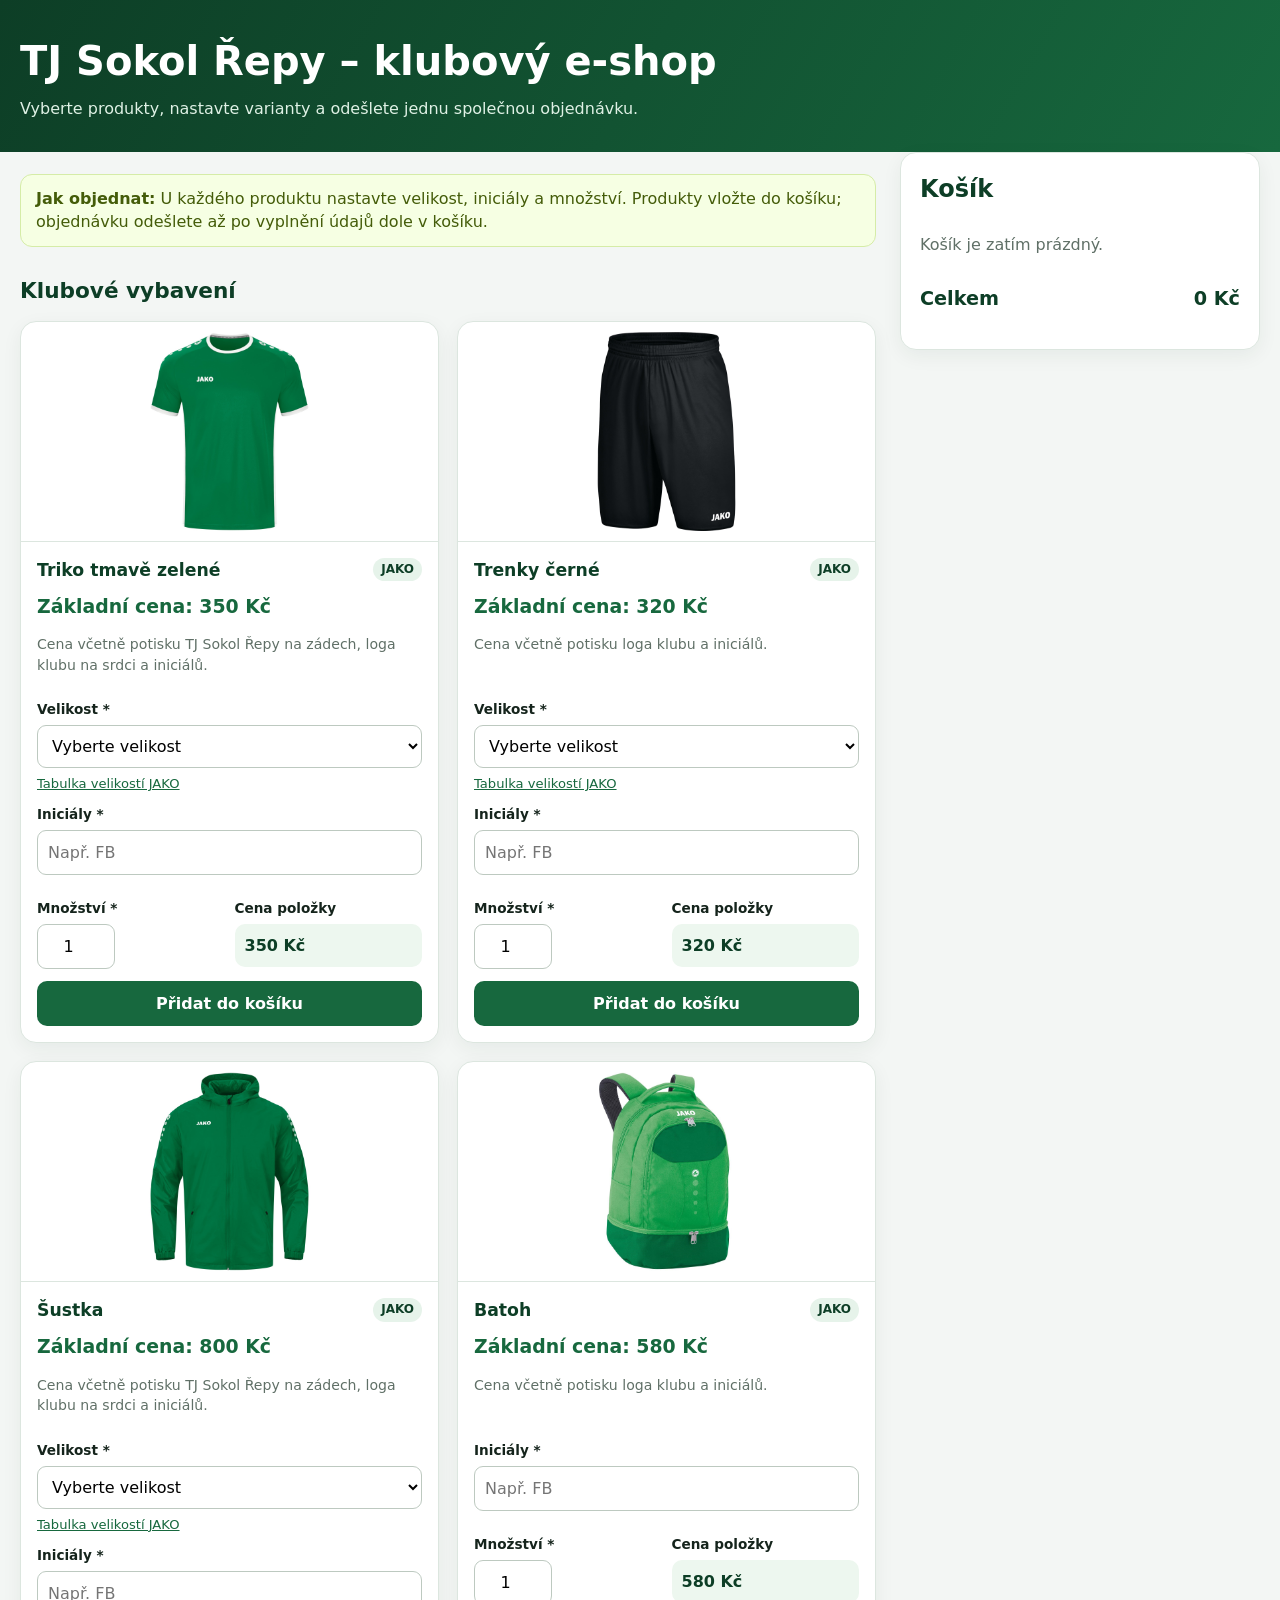
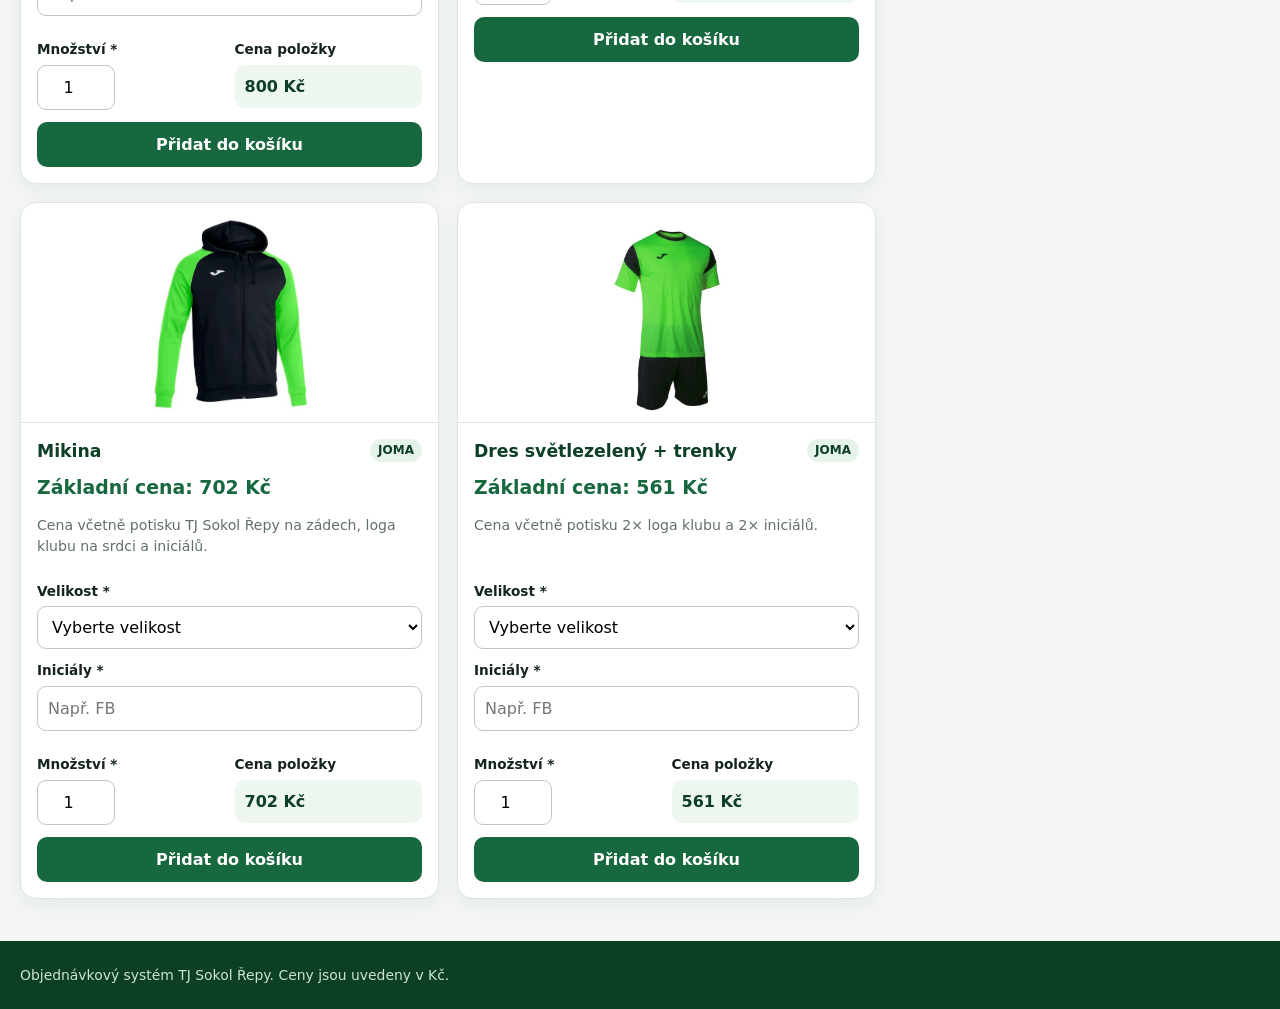
==== mp/index.html @ 84848fa7 "Přidán rozcestník SP a MP" ====
<!doctype html>
<html lang="cs">
<head>
  <meta charset="utf-8">
  <meta name="viewport" content="width=device-width, initial-scale=1">

  <title>TJ Sokol Řepy – klubový e-shop</title>

  <link rel="stylesheet" href="css/style.css">
</head>

<body>
  <header class="header">
    <div class="header-inner">
      <h1>TJ Sokol Řepy – klubový e-shop</h1>

      <p>
        Vyberte produkty, nastavte varianty a odešlete jednu společnou objednávku.
      </p>
    </div>
  </header>

  <main class="layout">
    <section>
      <div class="notice">
        <strong>Jak objednat:</strong>
        U každého produktu nastavte velikost, iniciály a množství.
        Produkty vložte do košíku; objednávku odešlete až po vyplnění údajů dole v košíku.
      </div>

      <h2 class="section-title">Klubové vybavení</h2>

      <div id="products" class="products"></div>
    </section>

    <aside class="cart-wrap">
      <div class="cart">
        <h2>Košík</h2>

        <div id="cart-items">
          <div class="cart-empty">
            Košík je zatím prázdný.
          </div>
        </div>

        <div class="cart-total">
          <span>Celkem</span>
          <span id="cart-total">0 Kč</span>
        </div>

        <form id="checkout" class="customer hidden">
          <h3>Údaje k objednávce</h3>

          <div class="field">
            <label for="playerName">Celé jméno hráče *</label>
            <input id="playerName" name="playerName" required>
          </div>

          <div class="field">
            <label for="guardianName">Jméno zákonného zástupce *</label>
            <input id="guardianName" name="guardianName" required>
          </div>

          <div class="field">
            <label for="email">E-mail pro potvrzení *</label>
            <input id="email" name="email" type="email" required>
          </div>

          <div class="field">
            <label for="phone">Telefon *</label>
            <input id="phone" name="phone" type="tel" required>
          </div>

          <div class="field">
            <label for="note">Poznámka</label>
            <textarea id="note" name="note" rows="3"></textarea>
          </div>

          <button type="submit">
            Závazně odeslat objednávku
          </button>
        </form>
      </div>
    </aside>
  </main>

  <footer class="footer">
    <div class="footer-inner">
      <p>
        Objednávkový systém TJ Sokol Řepy. Ceny jsou uvedeny v Kč.
      </p>
    </div>
  </footer>

  <!-- Modální okno: rodič jej musí vědomě zavřít tlačítkem. -->
  <dialog
    id="order-dialog"
    class="order-dialog"
    aria-labelledby="order-dialog-title"
    aria-describedby="order-dialog-content"
    closedby="none"
  >
    <div class="dialog-content">
      <h2 id="order-dialog-title">Informace o objednávce</h2>

      <div id="order-dialog-content"></div>

      <button
        id="order-dialog-close"
        type="button"
        class="dialog-close-button"
      >
        Rozumím
      </button>
    </div>
  </dialog>

  <script src="./js/products.js"></script>
  <script src="./js/shop.js"></script>
</body>
</html>
---- mp/css/style.css ----
:root {
  --green: #17683e;
  --dark: #0d3e26;
  --bg: #f3f6f4;
  --ink: #15241c;
  --muted: #607067;
  --line: #dce6df;
  --danger: #b42318;
}

* {
  box-sizing: border-box;
}

body {
  margin: 0;
  background: var(--bg);
  color: var(--ink);
  font-family: Inter, system-ui, -apple-system, "Segoe UI", Roboto, Arial, sans-serif;
  line-height: 1.45;
}

.header {
  padding: 32px 20px;
  color: white;
  background: linear-gradient(120deg, var(--dark), var(--green));
}

.header-inner,
.layout,
.footer-inner {
  max-width: 1280px;
  margin: auto;
}

.header h1 {
  margin: 0;
  font-size: clamp(1.7rem, 4vw, 2.5rem);
}

.header p {
  margin: 7px 0 0;
  color: #dff1e5;
}

.layout {
  display: grid;
  grid-template-columns: minmax(0, 1fr) 360px;
  gap: 24px;
  padding: 0 20px 42px;
}

.notice {
  margin: 22px 0;
  padding: 12px 15px;
  border: 1px solid #d5eca7;
  border-radius: 12px;
  background: #f6ffe3;
  color: #445c09;
}

.section-title {
  margin: 28px 0 15px;
  color: var(--dark);
  font-size: 1.35rem;
}

.products {
  display: grid;
  grid-template-columns: repeat(auto-fill, minmax(280px, 1fr));
  gap: 18px;
}

.product-card,
.cart {
  border: 1px solid var(--line);
  border-radius: 16px;
  background: white;
  box-shadow: 0 6px 20px rgba(15, 50, 30, 0.06);
}

.product-card {
  overflow: hidden;
}

.product-image {
  display: block;
  width: 100%;
  height: 220px;
  padding: 10px;
  object-fit: contain;
  border-bottom: 1px solid var(--line);
}

.product-body {
  padding: 16px;
}

.product-head {
  display: flex;
  gap: 12px;
  justify-content: space-between;
  align-items: flex-start;
}

.product-title {
  margin: 0;
  color: var(--dark);
  font-size: 1.08rem;
}

.brand {
  padding: 3px 8px;
  border-radius: 20px;
  background: #e6f3ea;
  color: var(--dark);
  font-size: 0.75rem;
  font-weight: 700;
}

.base-price {
  margin: 10px 0;
  color: var(--green);
  font-size: 1.18rem;
  font-weight: 800;
}

.description {
  min-height: 52px;
  color: var(--muted);
  font-size: 0.88rem;
}

.field {
  margin: 12px 0;
}

.field label {
  display: block;
  margin-bottom: 5px;
  font-size: 0.85rem;
  font-weight: 700;
}

.field input,
.field select,
.field textarea {
  width: 100%;
  padding: 10px;
  border: 1px solid #bdc9c0;
  border-radius: 9px;
  background: white;
  font: inherit;
}

.field input:focus,
.field select:focus,
.field textarea:focus {
  outline: 3px solid #d9eddf;
  border-color: var(--green);
}

.size-guide {
  display: block;
  margin-top: 6px;
}

.size-guide a {
  color: var(--green);
  font-size: 0.82rem;
}

.two-col {
  display: grid;
  grid-template-columns: 1fr 1fr;
  gap: 10px;
}

.quantity input {
  width: 78px;
  text-align: center;
}

.price-preview {
  padding: 10px;
  border-radius: 10px;
  background: #edf7ef;
  color: var(--dark);
  font-weight: 800;
}

button {
  width: 100%;
  padding: 11px 14px;
  border: 0;
  border-radius: 10px;
  background: var(--green);
  color: white;
  cursor: pointer;
  font: inherit;
  font-weight: 750;
}

button:hover:not(:disabled) {
  background: var(--dark);
}

button:disabled {
  cursor: wait;
  opacity: 0.7;
}

.cart-wrap {
  position: sticky;
  top: 16px;
  align-self: start;
  max-height: calc(100vh - 32px);
}

.cart {
  max-height: calc(100vh - 32px);
  padding: 19px;
  overflow-y: auto;
}

.cart h2 {
  margin: 0 0 14px;
  color: var(--dark);
}

.cart-empty {
  padding: 12px 0;
  color: var(--muted);
}

.cart-item {
  padding: 13px 0;
  border-bottom: 1px solid var(--line);
}

.cart-name {
  font-weight: 800;
}

.cart-meta {
  margin: 5px 0;
  color: var(--muted);
  font-size: 0.84rem;
}

.remove-item {
  width: auto;
  margin-top: 8px;
  padding: 7px 10px;
  background: #eef3ef;
  color: var(--dark);
  font-size: 0.82rem;
}

.remove-item:hover {
  background: #dce8df;
}

.cart-total {
  display: flex;
  justify-content: space-between;
  margin: 17px 0;
  color: var(--dark);
  font-size: 1.2rem;
  font-weight: 850;
}

.customer {
  margin-top: 18px;
  padding-top: 14px;
  border-top: 1px solid var(--line);
}

.customer h3 {
  margin: 0 0 10px;
  color: var(--dark);
}

.customer button[type="submit"] {
  display: block;
  min-height: 52px;
  margin: 14px 0 12px;
  white-space: normal;
  line-height: 1.25;
}

.status {
  display: block;
  margin: 14px 0 4px;
  padding: 14px;
  border-radius: 10px;
  line-height: 1.5;
}

.status.hidden {
  display: none;
}

.status.sending {
  border: 1px solid #ead792;
  background: #fff8dc;
  color: #715900;
}

.status.ok {
  border: 1px solid #b9dfc0;
  background: #eaf8ed;
  color: #17683e;
}

.status.error {
  border: 1px solid #f5c2bd;
  background: #fff0ef;
  color: #8f1c13;
}

.hidden {
  display: none !important;
}

.footer {
  padding: 24px 20px;
  background: var(--dark);
  color: #cbe5d3;
}

.footer p {
  margin: 0;
  font-size: 0.87rem;
}

@media (max-width: 900px) {
  .layout {
    grid-template-columns: 1fr;
  }

  .cart-wrap {
    position: static;
    max-height: none;
  }

  .cart {
    max-height: none;
    overflow: visible;
  }
}

@media (max-width: 500px) {
  .layout {
    padding: 0 12px 30px;
  }

  .header {
    padding: 24px 14px;
  }

  .products {
    grid-template-columns: 1fr;
  }

  .two-col {
    grid-template-columns: 1fr;
  }
}

/* Modální okno s potvrzením objednávky */
.order-dialog {
  width: min(92vw, 520px);
  padding: 0;
  border: 0;
  border-radius: 16px;
  color: var(--ink);
  background: white;
  box-shadow: 0 24px 70px rgba(0, 0, 0, 0.35);
}

.order-dialog::backdrop {
  background: rgba(0, 0, 0, 0.58);
  backdrop-filter: blur(2px);
}

.dialog-content {
  padding: 26px;
}

.dialog-content h2 {
  margin: 0 0 15px;
  color: var(--dark);
  font-size: 1.45rem;
}

.dialog-content p {
  margin: 10px 0;
}

.dialog-close-button {
  display: block;
  width: 100%;
  min-height: 48px;
  margin-top: 22px;
  background: var(--green);
  color: white;
}
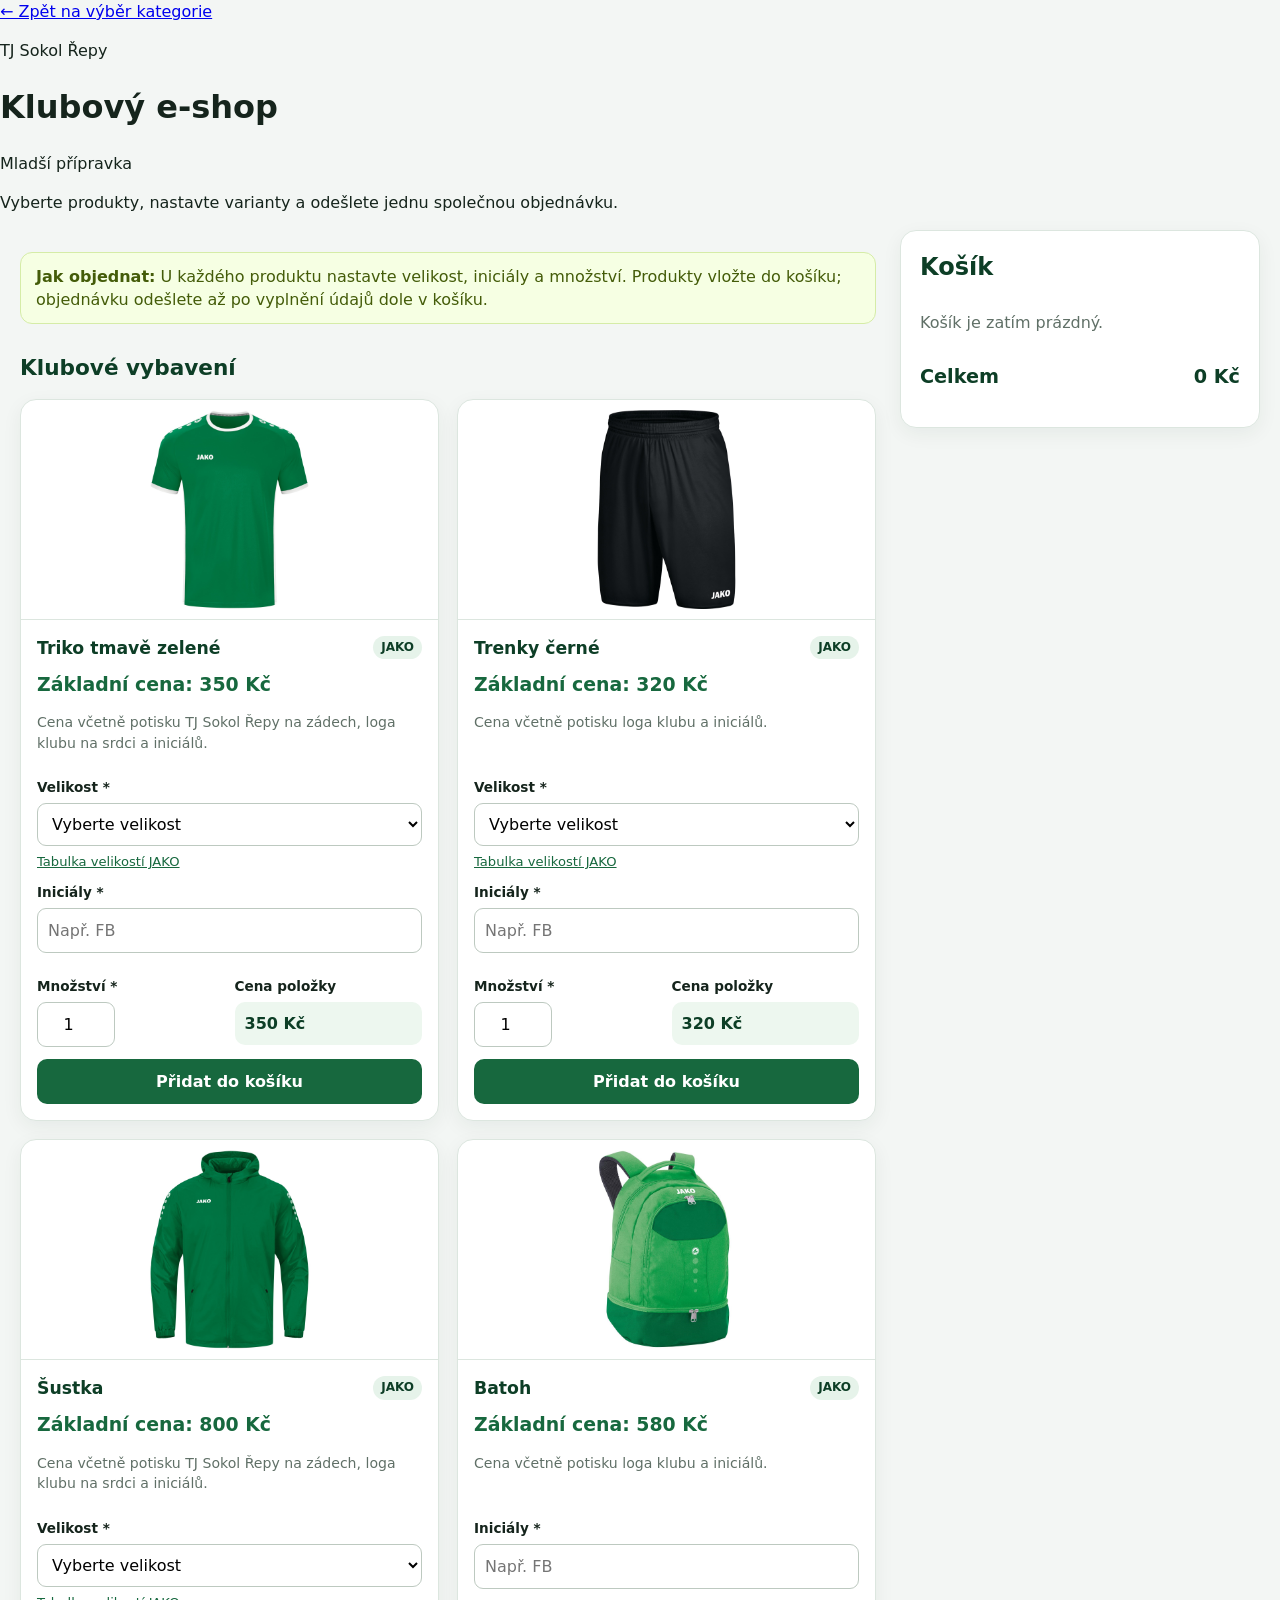
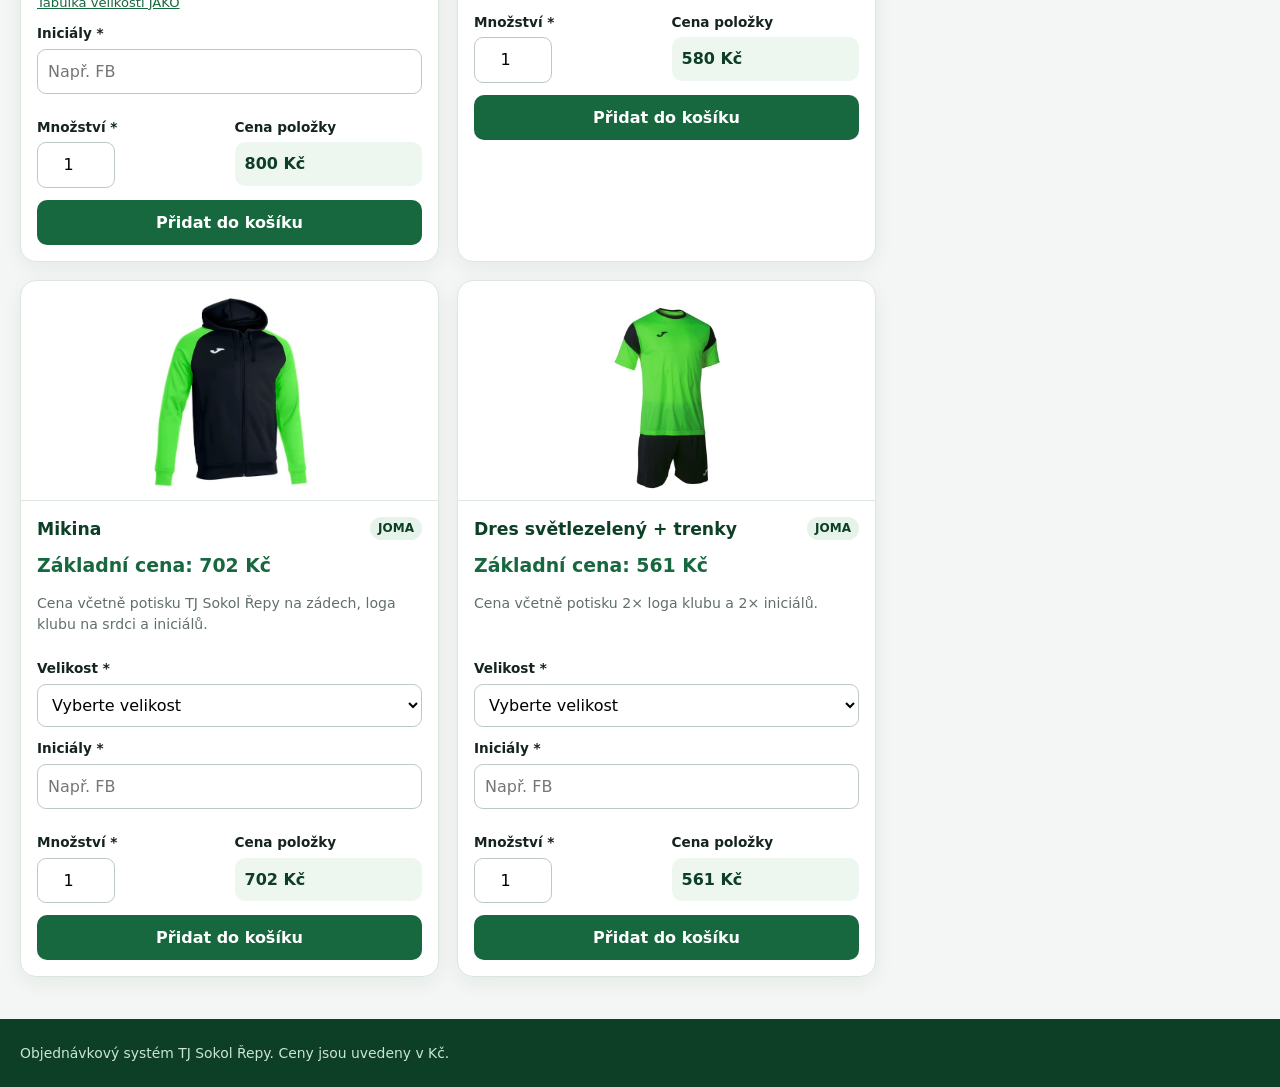
==== commit 9061de57: "Update title and restructure header in index.html" ====
--- a/mp/index.html
+++ b/mp/index.html
@@ -4,21 +4,31 @@
   <meta charset="utf-8">
   <meta name="viewport" content="width=device-width, initial-scale=1">
 
-  <title>TJ Sokol Řepy – klubový e-shop</title>
+  <title>TJ Sokol Řepy MP – klubový e-shop</title>
 
   <link rel="stylesheet" href="css/style.css">
 </head>
 
 <body>
-  <header class="header">
-    <div class="header-inner">
-      <h1>TJ Sokol Řepy – klubový e-shop</h1>
+<header class="hero">
+  <div class="shop-navigation">
+    <a href="../" class="back-link">
+      ← Zpět na výběr kategorie
+    </a>
+  </div>
 
-      <p>
-        Vyberte produkty, nastavte varianty a odešlete jednu společnou objednávku.
-      </p>
-    </div>
-  </header>
+  <div class="hero-content">
+    <p class="club-label">TJ Sokol Řepy</p>
+
+    <h1>Klubový e-shop</h1>
+
+    <p class="team-label">Mladší přípravka</p>
+
+    <p class="hero-text">
+      Vyberte produkty, nastavte varianty a odešlete jednu společnou objednávku.
+    </p>
+  </div>
+</header>
 
   <main class="layout">
     <section>
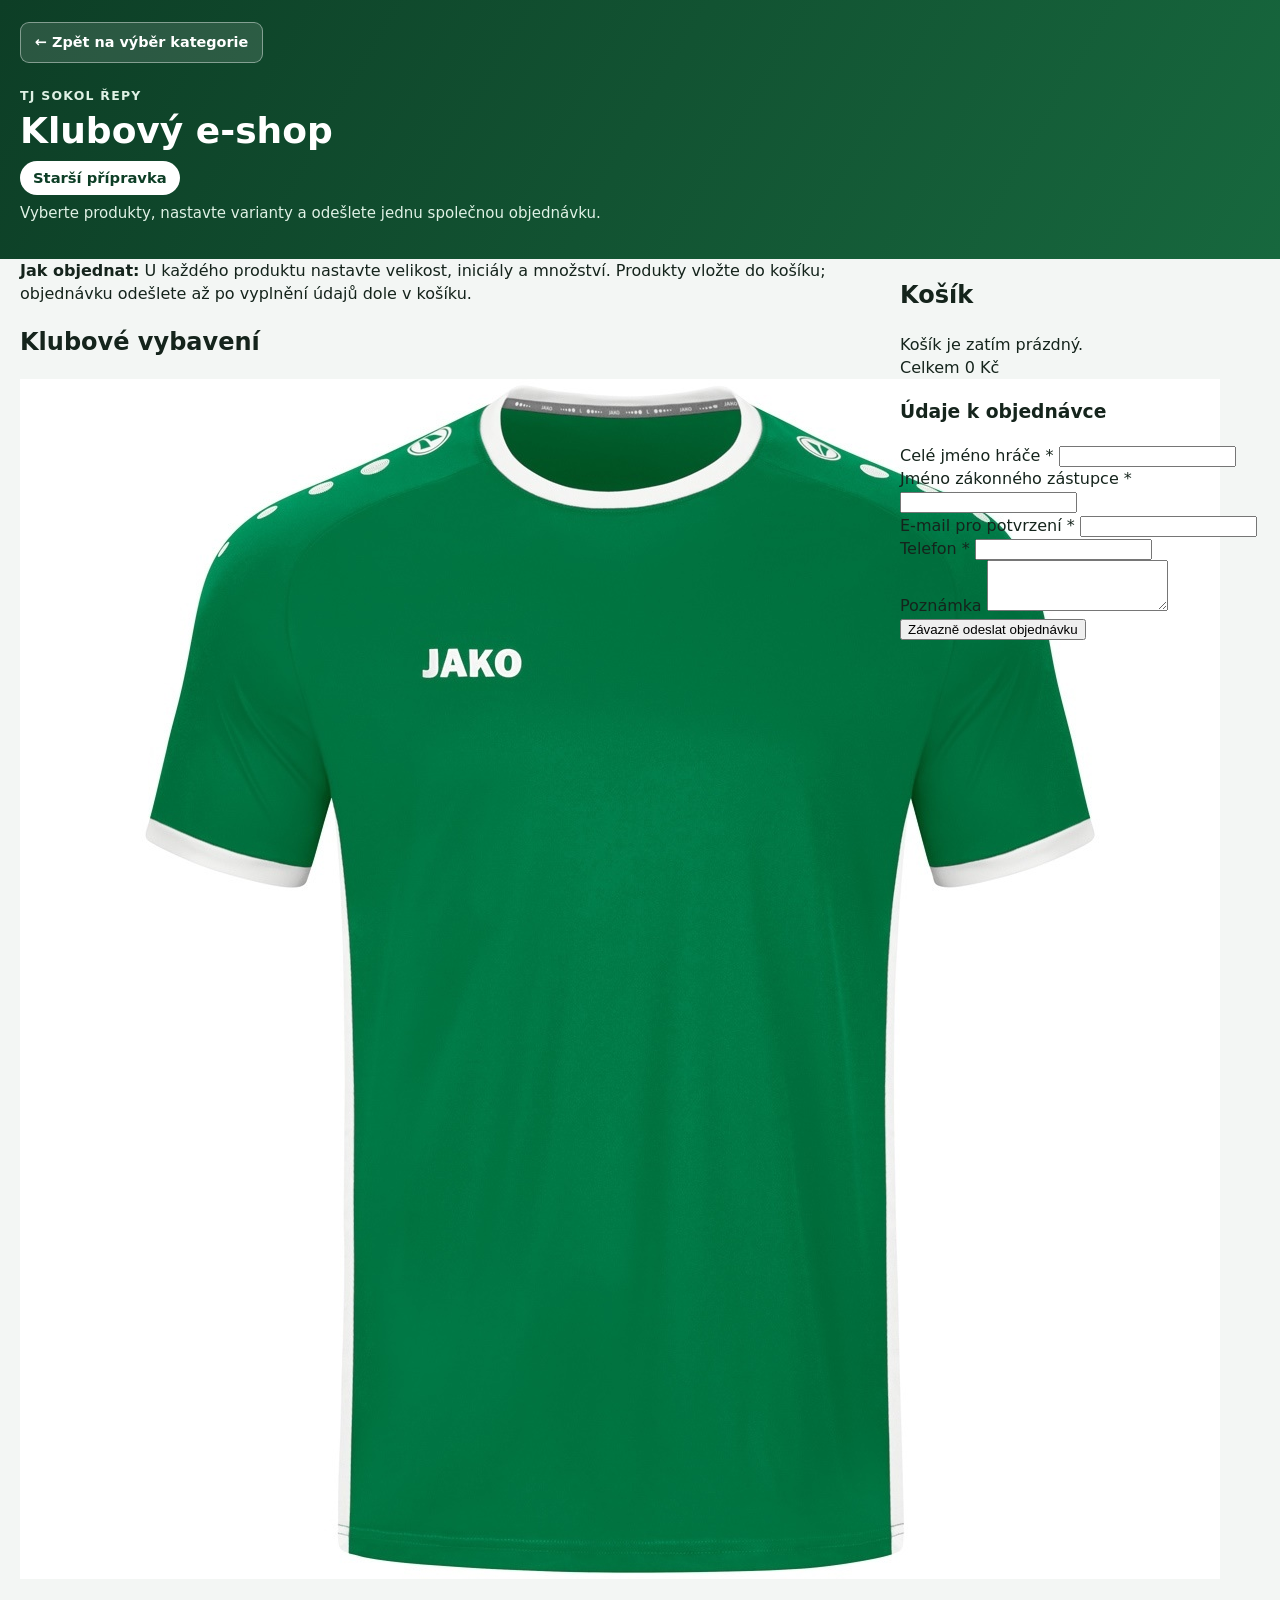
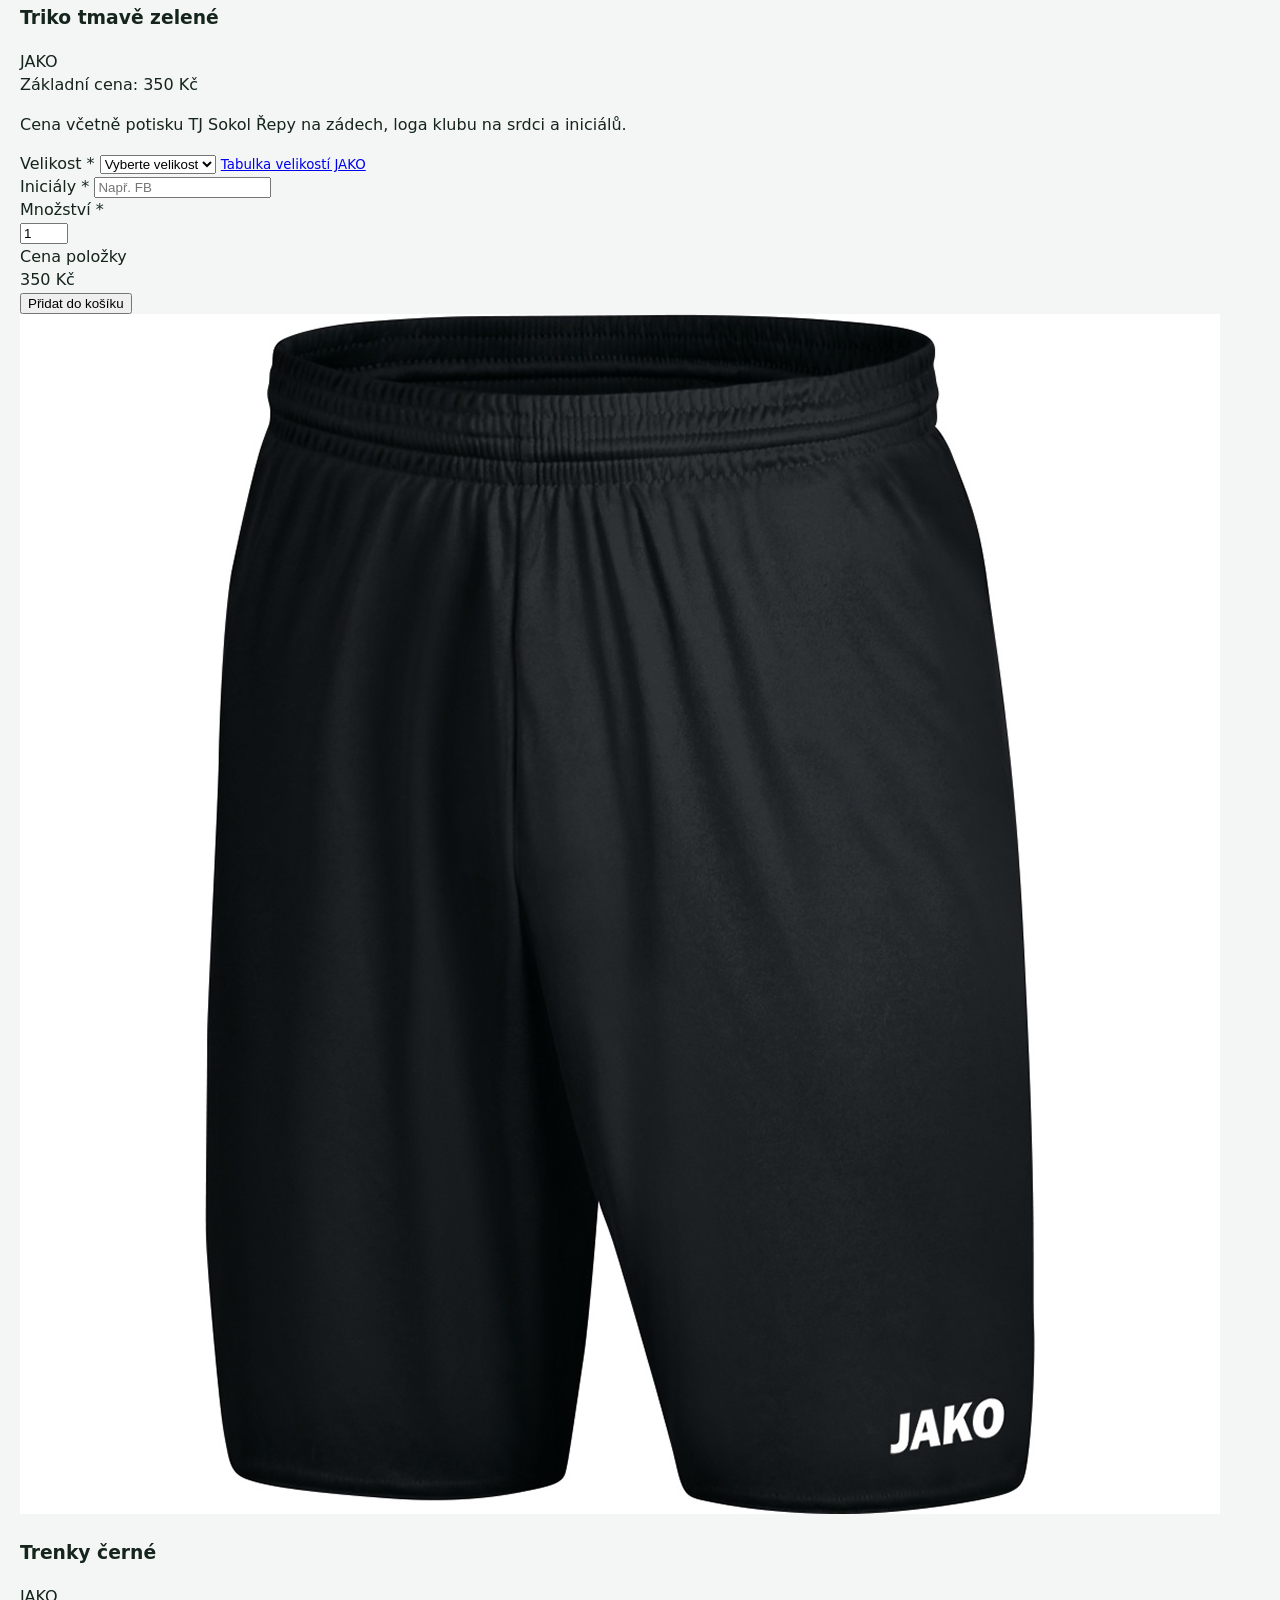
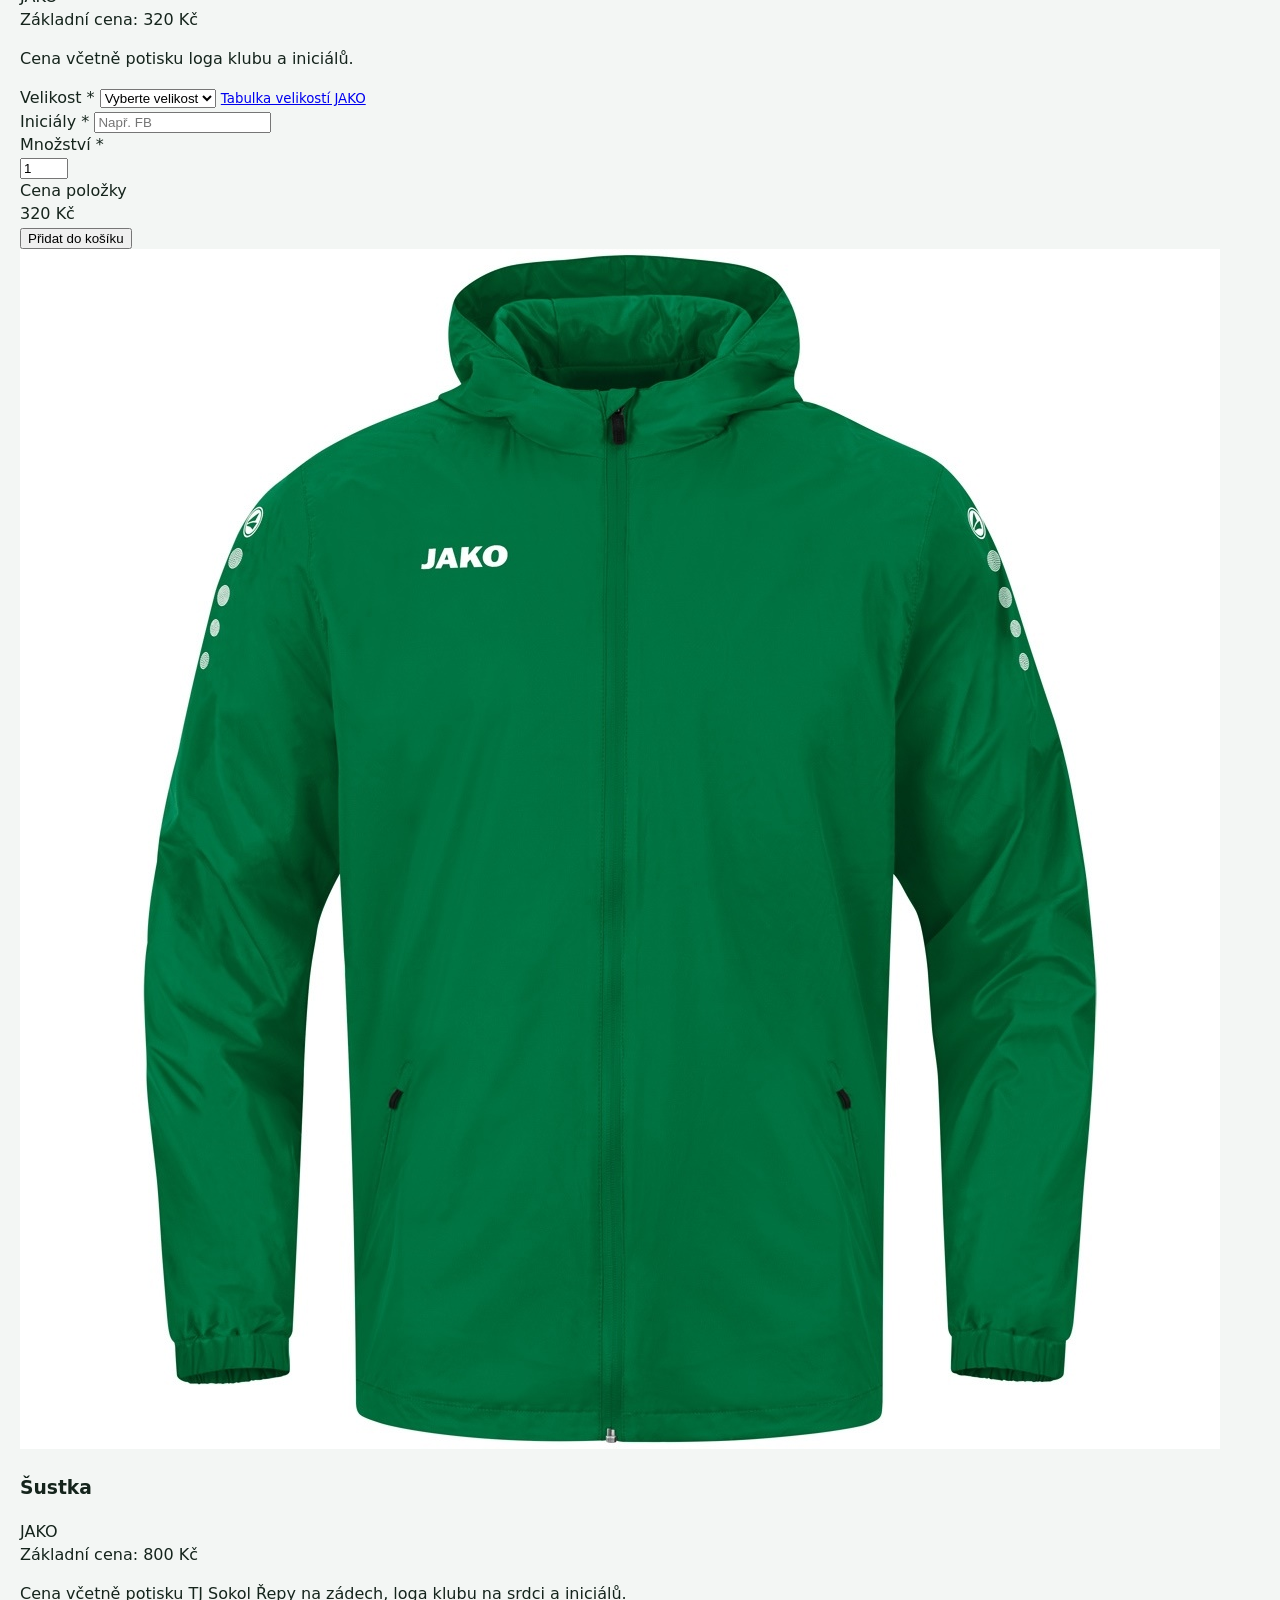
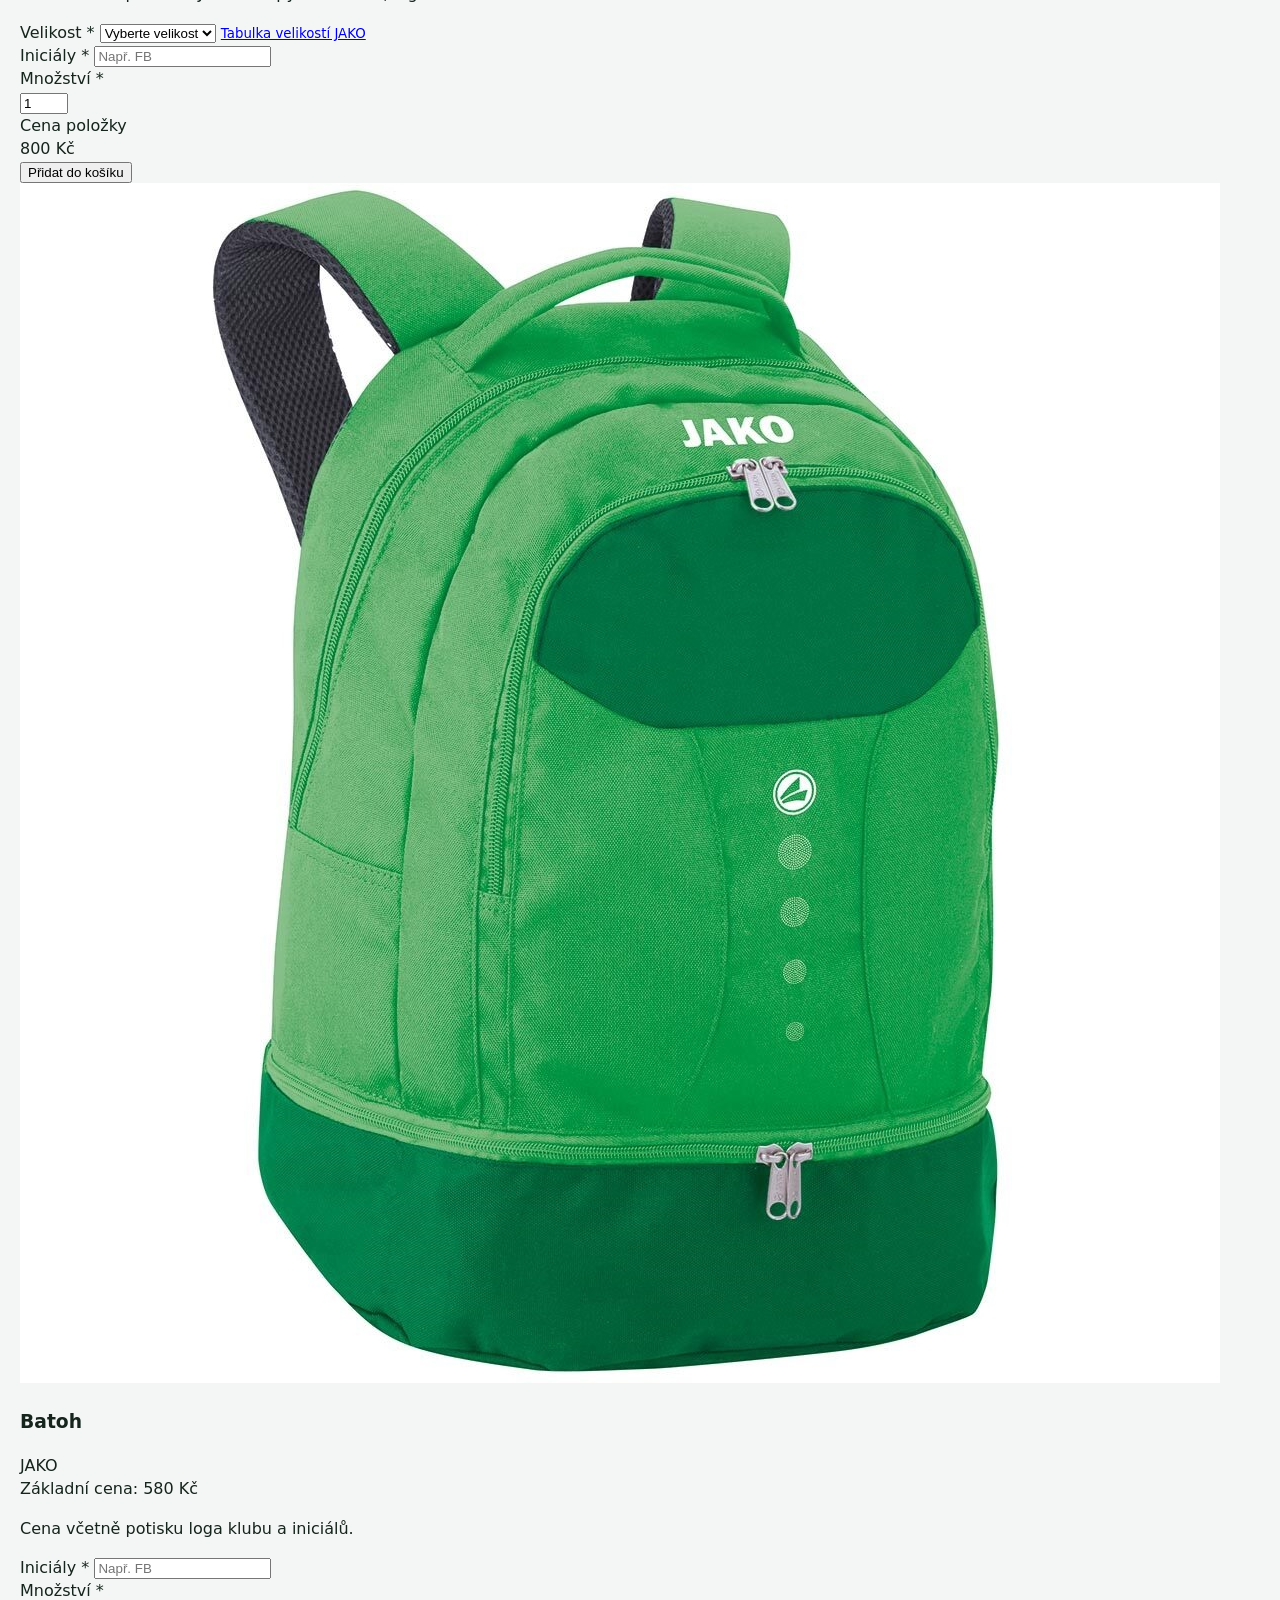
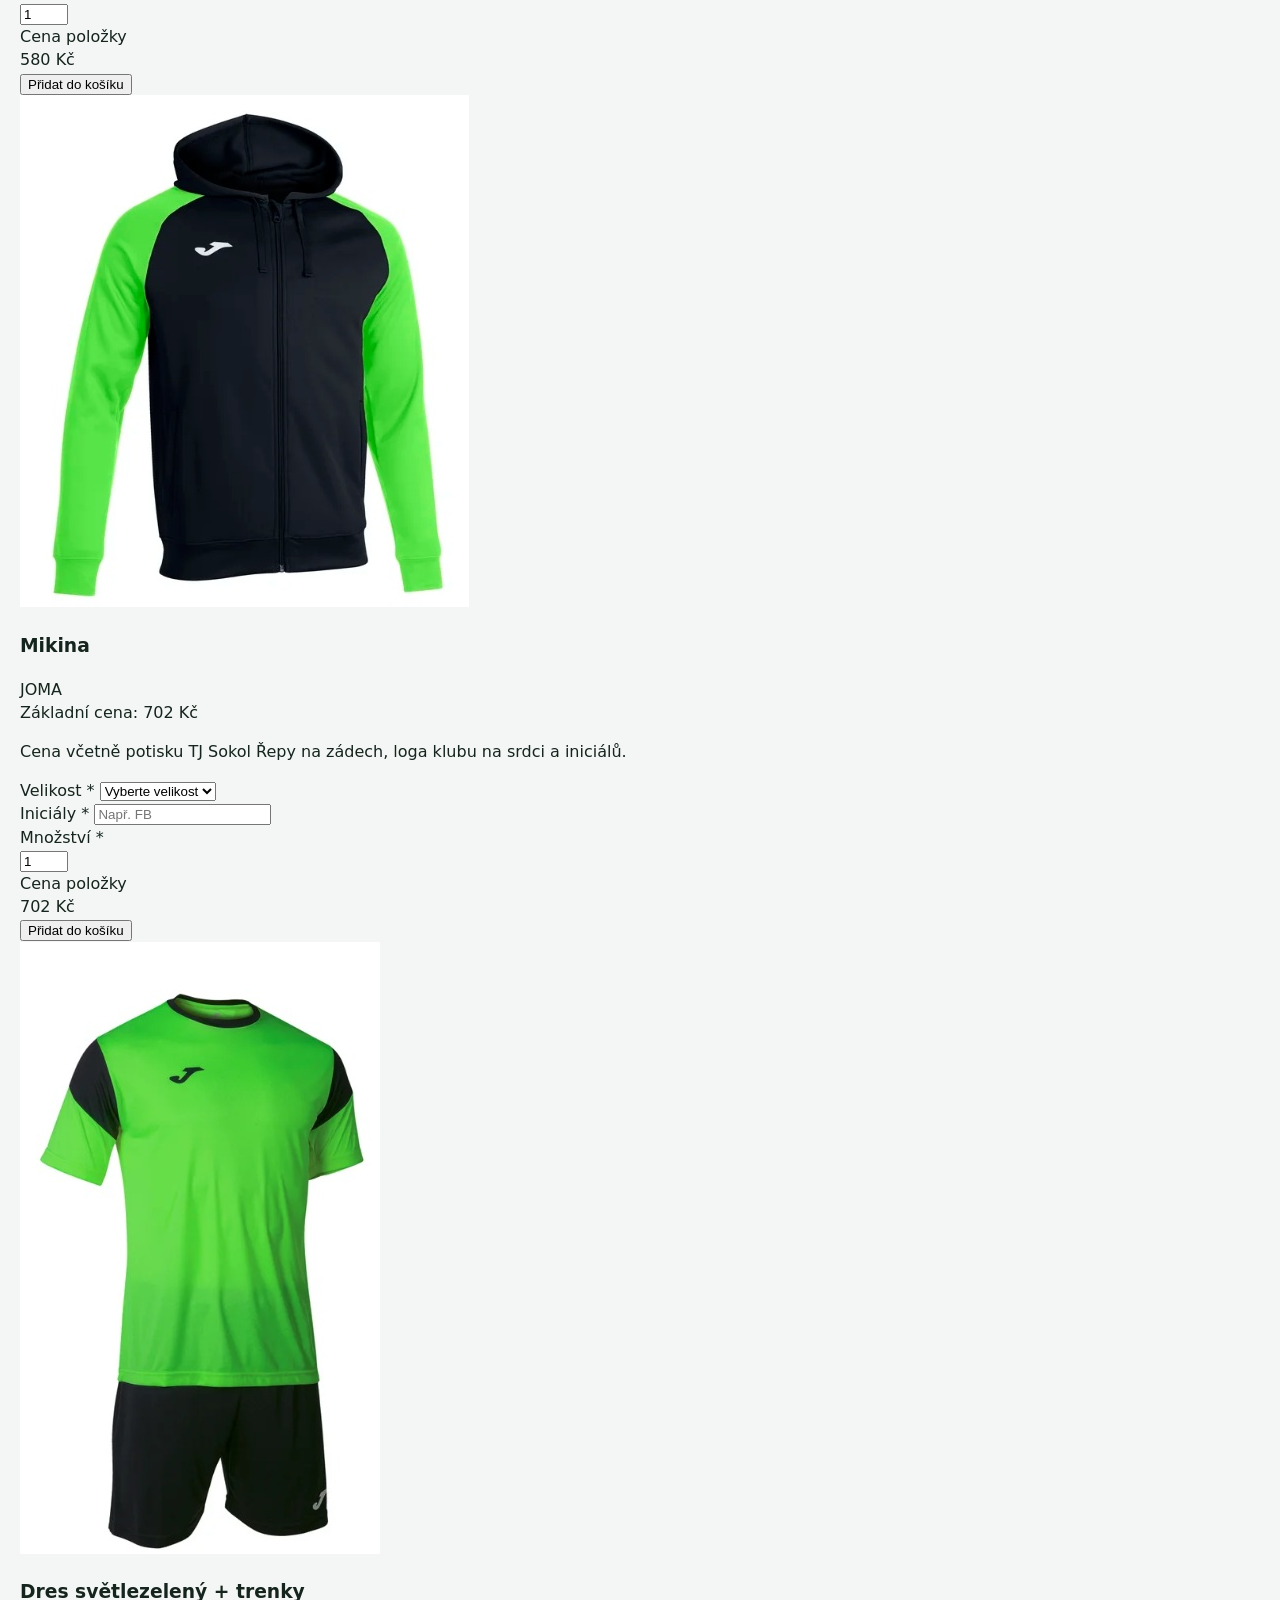
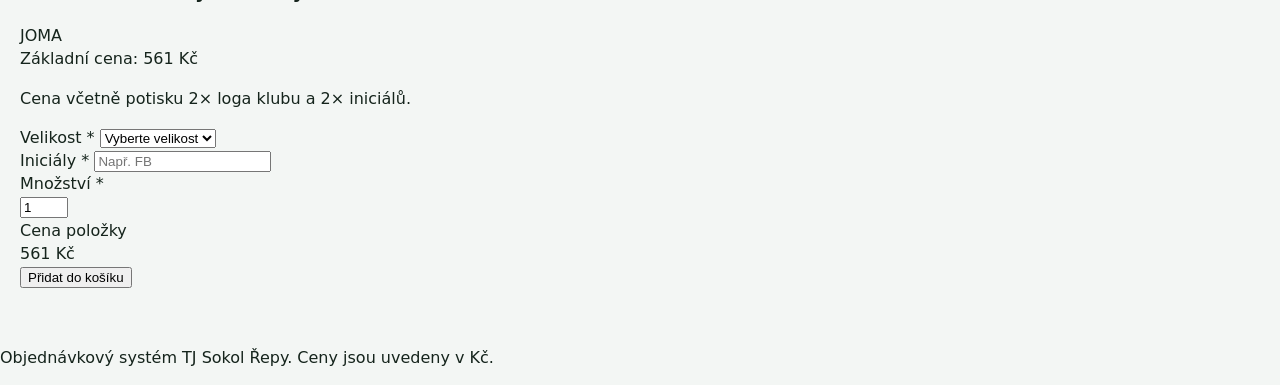
==== commit deee1193: "Change header class and update team label" ====
--- a/mp/index.html
+++ b/mp/index.html
@@ -10,26 +10,26 @@
 </head>
 
 <body>
-<header class="hero">
+<header class="header">
   <div class="shop-navigation">
     <a href="../" class="back-link">
       ← Zpět na výběr kategorie
     </a>
   </div>
 
-  <div class="hero-content">
+  <div class="header-inner">
     <p class="club-label">TJ Sokol Řepy</p>
 
     <h1>Klubový e-shop</h1>
 
-    <p class="team-label">Mladší přípravka</p>
+    <p class="team-label">Starší přípravka</p>
 
     <p class="hero-text">
       Vyberte produkty, nastavte varianty a odešlete jednu společnou objednávku.
     </p>
   </div>
 </header>
-
+  
   <main class="layout">
     <section>
       <div class="notice">
--- a/mp/css/style.css
+++ b/mp/css/style.css
@@ -20,28 +20,93 @@
   line-height: 1.45;
 }
 
+/* Hlavička e-shopu */
+
 .header {
-  padding: 32px 20px;
-  color: white;
+  padding: 22px 20px 34px;
+  color: #ffffff;
   background: linear-gradient(120deg, var(--dark), var(--green));
 }
 
 .header-inner,
 .layout,
-.footer-inner {
+.footer-inner,
+.shop-navigation {
   max-width: 1280px;
-  margin: auto;
+  margin-right: auto;
+  margin-left: auto;
+}
+
+.shop-navigation {
+  margin-bottom: 24px;
+}
+
+.back-link {
+  display: inline-flex;
+  align-items: center;
+  min-height: 40px;
+  padding: 9px 14px;
+  border: 1px solid rgba(255, 255, 255, 0.42);
+  border-radius: 9px;
+  color: #ffffff;
+  background: rgba(255, 255, 255, 0.12);
+  font-size: 0.9rem;
+  font-weight: 700;
+  text-decoration: none;
+  transition:
+    background 0.18s ease,
+    border-color 0.18s ease,
+    transform 0.18s ease;
+}
+
+.back-link:hover {
+  border-color: rgba(255, 255, 255, 0.72);
+  background: rgba(255, 255, 255, 0.22);
+  transform: translateY(-1px);
+}
+
+.back-link:focus-visible {
+  outline: 3px solid #ffffff;
+  outline-offset: 3px;
+}
+
+.club-label {
+  margin: 0 0 5px;
+  color: #dff1e5;
+  font-size: 0.78rem;
+  font-weight: 800;
+  letter-spacing: 0.1em;
+  text-transform: uppercase;
 }
 
 .header h1 {
   margin: 0;
-  font-size: clamp(1.7rem, 4vw, 2.5rem);
+  color: #ffffff;
+  font-size: clamp(1.55rem, 3.5vw, 2.25rem);
+  line-height: 1.15;
 }
 
-.header p {
-  margin: 7px 0 0;
+.team-label {
+  display: inline-flex;
+  margin: 10px 0 8px;
+  padding: 5px 12px;
+  border: 1px solid rgba(255, 255, 255, 0.52);
+  border-radius: 999px;
+  color: var(--dark);
+  background: #ffffff;
+  font-size: 0.92rem;
+  font-weight: 800;
+}
+
+.header .hero-text {
+  max-width: 620px;
+  margin: 0;
   color: #dff1e5;
+  font-size: 0.94rem;
+  line-height: 1.45;
 }
+
+/* Hlavní rozvržení */
 
 .layout {
   display: grid;
@@ -51,358 +116,4 @@
 }
 
 .notice {
-  margin: 22px 0;
-  padding: 12px 15px;
-  border: 1px solid #d5eca7;
-  border-radius: 12px;
-  background: #f6ffe3;
-  color: #445c09;
-}
-
-.section-title {
-  margin: 28px 0 15px;
-  color: var(--dark);
-  font-size: 1.35rem;
-}
-
-.products {
-  display: grid;
-  grid-template-columns: repeat(auto-fill, minmax(280px, 1fr));
-  gap: 18px;
-}
-
-.product-card,
-.cart {
-  border: 1px solid var(--line);
-  border-radius: 16px;
-  background: white;
-  box-shadow: 0 6px 20px rgba(15, 50, 30, 0.06);
-}
-
-.product-card {
-  overflow: hidden;
-}
-
-.product-image {
-  display: block;
-  width: 100%;
-  height: 220px;
-  padding: 10px;
-  object-fit: contain;
-  border-bottom: 1px solid var(--line);
-}
-
-.product-body {
-  padding: 16px;
-}
-
-.product-head {
-  display: flex;
-  gap: 12px;
-  justify-content: space-between;
-  align-items: flex-start;
-}
-
-.product-title {
-  margin: 0;
-  color: var(--dark);
-  font-size: 1.08rem;
-}
-
-.brand {
-  padding: 3px 8px;
-  border-radius: 20px;
-  background: #e6f3ea;
-  color: var(--dark);
-  font-size: 0.75rem;
-  font-weight: 700;
-}
-
-.base-price {
-  margin: 10px 0;
-  color: var(--green);
-  font-size: 1.18rem;
-  font-weight: 800;
-}
-
-.description {
-  min-height: 52px;
-  color: var(--muted);
-  font-size: 0.88rem;
-}
-
-.field {
-  margin: 12px 0;
-}
-
-.field label {
-  display: block;
-  margin-bottom: 5px;
-  font-size: 0.85rem;
-  font-weight: 700;
-}
-
-.field input,
-.field select,
-.field textarea {
-  width: 100%;
-  padding: 10px;
-  border: 1px solid #bdc9c0;
-  border-radius: 9px;
-  background: white;
-  font: inherit;
-}
-
-.field input:focus,
-.field select:focus,
-.field textarea:focus {
-  outline: 3px solid #d9eddf;
-  border-color: var(--green);
-}
-
-.size-guide {
-  display: block;
-  margin-top: 6px;
-}
-
-.size-guide a {
-  color: var(--green);
-  font-size: 0.82rem;
-}
-
-.two-col {
-  display: grid;
-  grid-template-columns: 1fr 1fr;
-  gap: 10px;
-}
-
-.quantity input {
-  width: 78px;
-  text-align: center;
-}
-
-.price-preview {
-  padding: 10px;
-  border-radius: 10px;
-  background: #edf7ef;
-  color: var(--dark);
-  font-weight: 800;
-}
-
-button {
-  width: 100%;
-  padding: 11px 14px;
-  border: 0;
-  border-radius: 10px;
-  background: var(--green);
-  color: white;
-  cursor: pointer;
-  font: inherit;
-  font-weight: 750;
-}
-
-button:hover:not(:disabled) {
-  background: var(--dark);
-}
-
-button:disabled {
-  cursor: wait;
-  opacity: 0.7;
-}
-
-.cart-wrap {
-  position: sticky;
-  top: 16px;
-  align-self: start;
-  max-height: calc(100vh - 32px);
-}
-
-.cart {
-  max-height: calc(100vh - 32px);
-  padding: 19px;
-  overflow-y: auto;
-}
-
-.cart h2 {
-  margin: 0 0 14px;
-  color: var(--dark);
-}
-
-.cart-empty {
-  padding: 12px 0;
-  color: var(--muted);
-}
-
-.cart-item {
-  padding: 13px 0;
-  border-bottom: 1px solid var(--line);
-}
-
-.cart-name {
-  font-weight: 800;
-}
-
-.cart-meta {
-  margin: 5px 0;
-  color: var(--muted);
-  font-size: 0.84rem;
-}
-
-.remove-item {
-  width: auto;
-  margin-top: 8px;
-  padding: 7px 10px;
-  background: #eef3ef;
-  color: var(--dark);
-  font-size: 0.82rem;
-}
-
-.remove-item:hover {
-  background: #dce8df;
-}
-
-.cart-total {
-  display: flex;
-  justify-content: space-between;
-  margin: 17px 0;
-  color: var(--dark);
-  font-size: 1.2rem;
-  font-weight: 850;
-}
-
-.customer {
-  margin-top: 18px;
-  padding-top: 14px;
-  border-top: 1px solid var(--line);
-}
-
-.customer h3 {
-  margin: 0 0 10px;
-  color: var(--dark);
-}
-
-.customer button[type="submit"] {
-  display: block;
-  min-height: 52px;
-  margin: 14px 0 12px;
-  white-space: normal;
-  line-height: 1.25;
-}
-
-.status {
-  display: block;
-  margin: 14px 0 4px;
-  padding: 14px;
-  border-radius: 10px;
-  line-height: 1.5;
-}
-
-.status.hidden {
-  display: none;
-}
-
-.status.sending {
-  border: 1px solid #ead792;
-  background: #fff8dc;
-  color: #715900;
-}
-
-.status.ok {
-  border: 1px solid #b9dfc0;
-  background: #eaf8ed;
-  color: #17683e;
-}
-
-.status.error {
-  border: 1px solid #f5c2bd;
-  background: #fff0ef;
-  color: #8f1c13;
-}
-
-.hidden {
-  display: none !important;
-}
-
-.footer {
-  padding: 24px 20px;
-  background: var(--dark);
-  color: #cbe5d3;
-}
-
-.footer p {
-  margin: 0;
-  font-size: 0.87rem;
-}
-
-@media (max-width: 900px) {
-  .layout {
-    grid-template-columns: 1fr;
-  }
-
-  .cart-wrap {
-    position: static;
-    max-height: none;
-  }
-
-  .cart {
-    max-height: none;
-    overflow: visible;
-  }
-}
-
-@media (max-width: 500px) {
-  .layout {
-    padding: 0 12px 30px;
-  }
-
-  .header {
-    padding: 24px 14px;
-  }
-
-  .products {
-    grid-template-columns: 1fr;
-  }
-
-  .two-col {
-    grid-template-columns: 1fr;
-  }
-}
-
-/* Modální okno s potvrzením objednávky */
-.order-dialog {
-  width: min(92vw, 520px);
-  padding: 0;
-  border: 0;
-  border-radius: 16px;
-  color: var(--ink);
-  background: white;
-  box-shadow: 0 24px 70px rgba(0, 0, 0, 0.35);
-}
-
-.order-dialog::backdrop {
-  background: rgba(0, 0, 0, 0.58);
-  backdrop-filter: blur(2px);
-}
-
-.dialog-content {
-  padding: 26px;
-}
-
-.dialog-content h2 {
-  margin: 0 0 15px;
-  color: var(--dark);
-  font-size: 1.45rem;
-}
-
-.dialog-content p {
-  margin: 10px 0;
-}
-
-.dialog-close-button {
-  display: block;
-  width: 100%;
-  min-height: 48px;
-  margin-top: 22px;
-  background: var(--green);
-  color: white;
-}
+  margin:
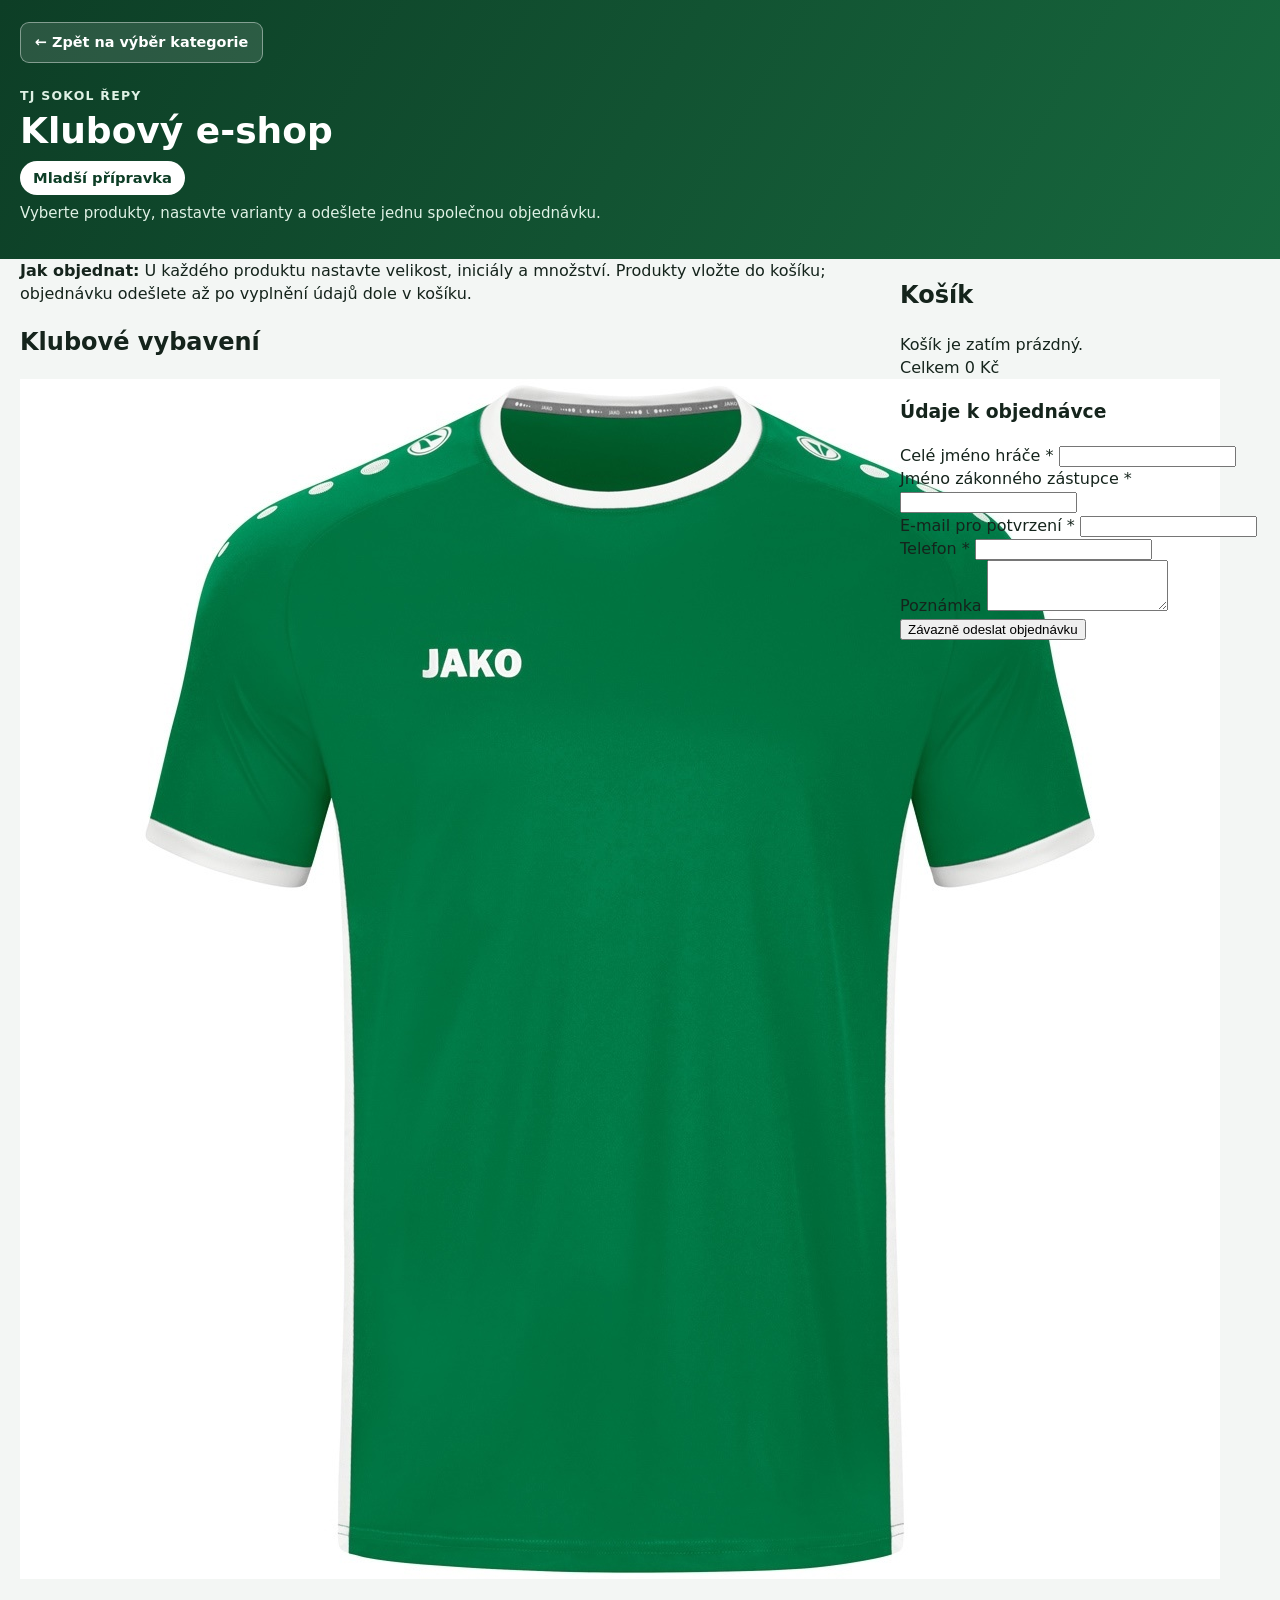
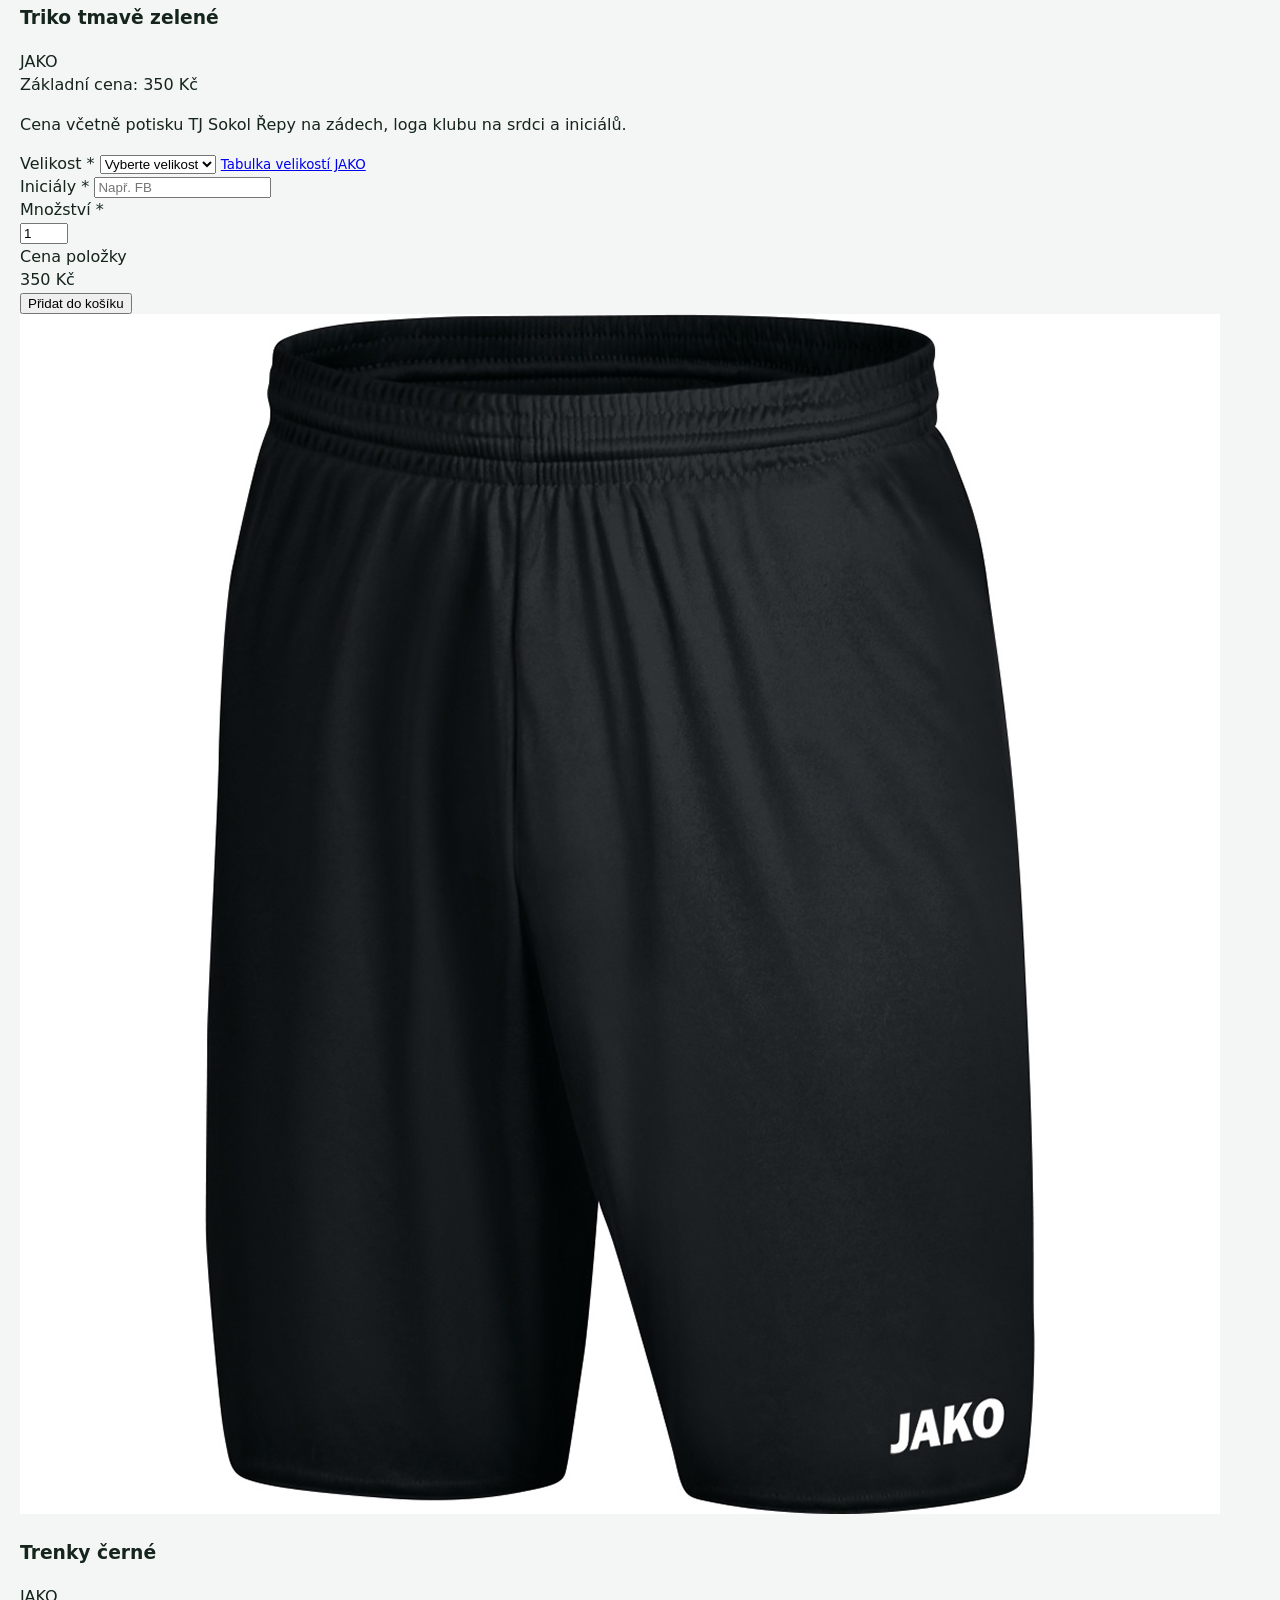
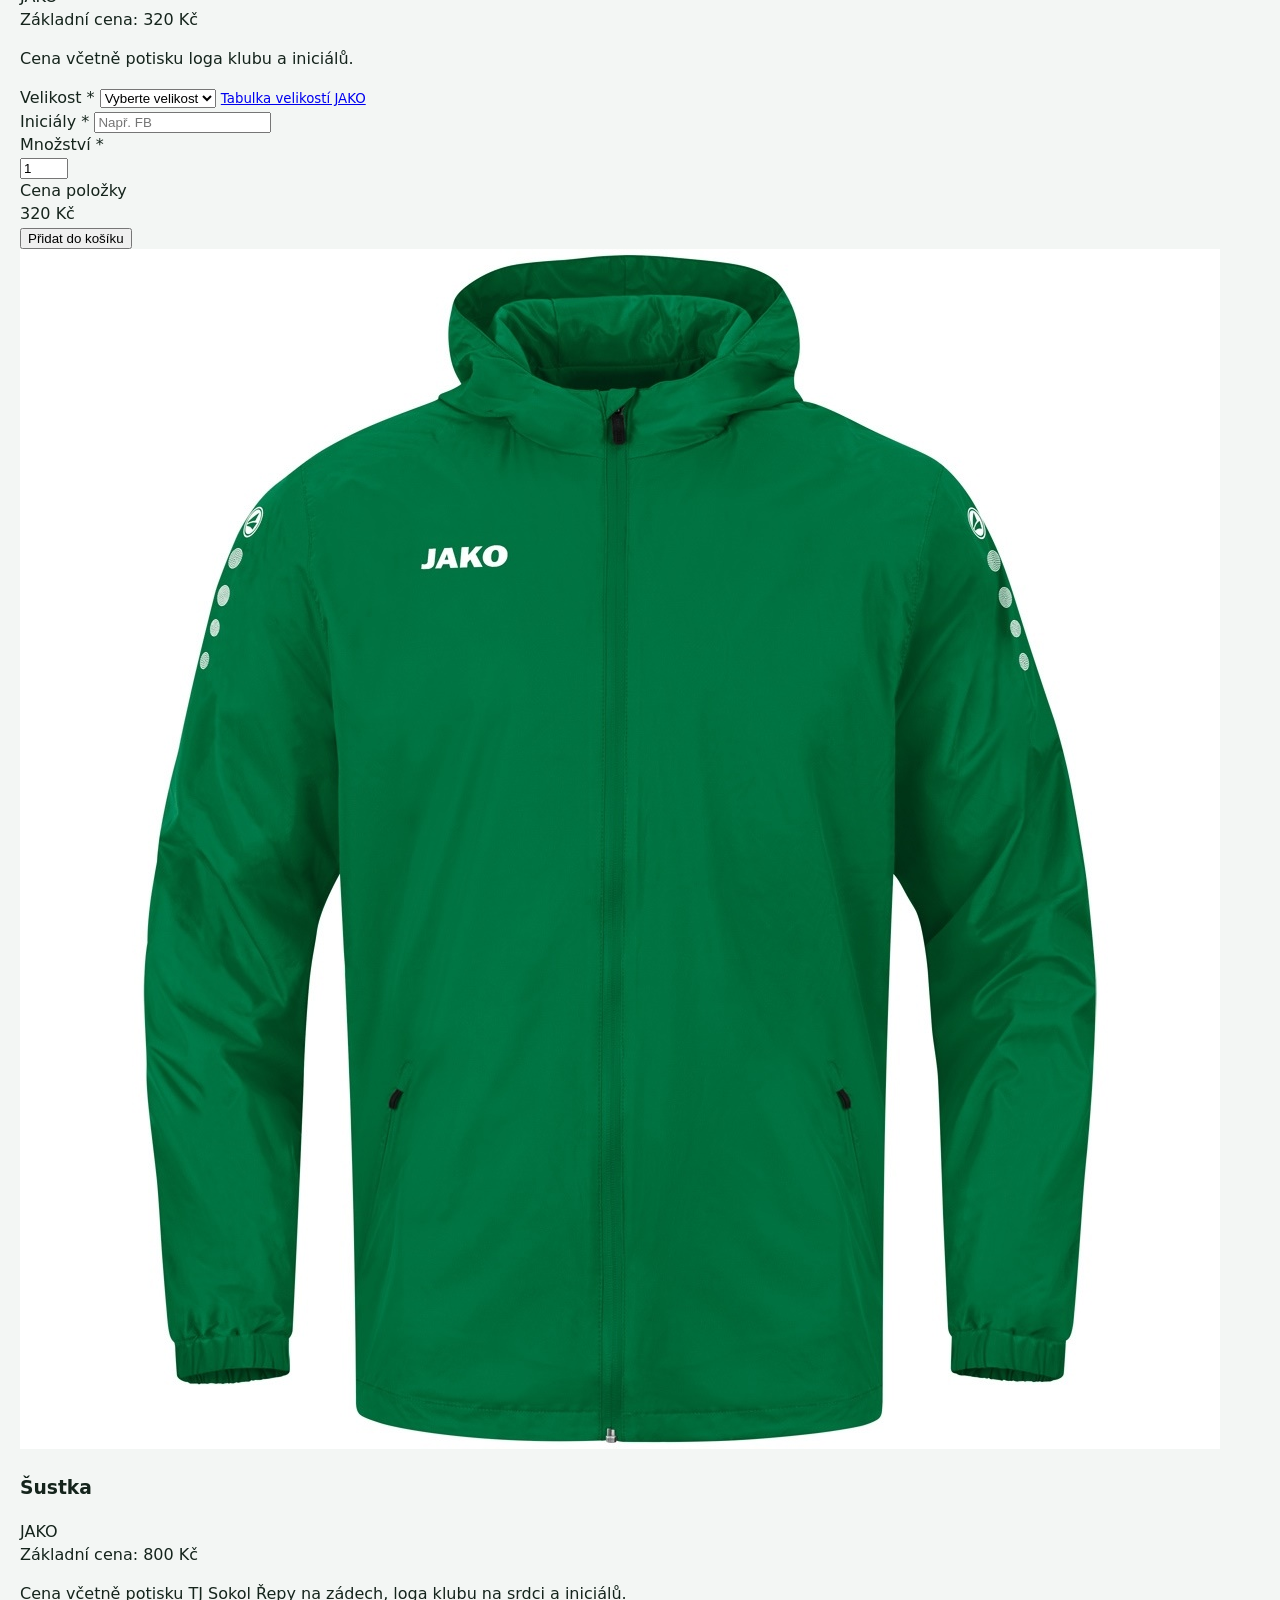
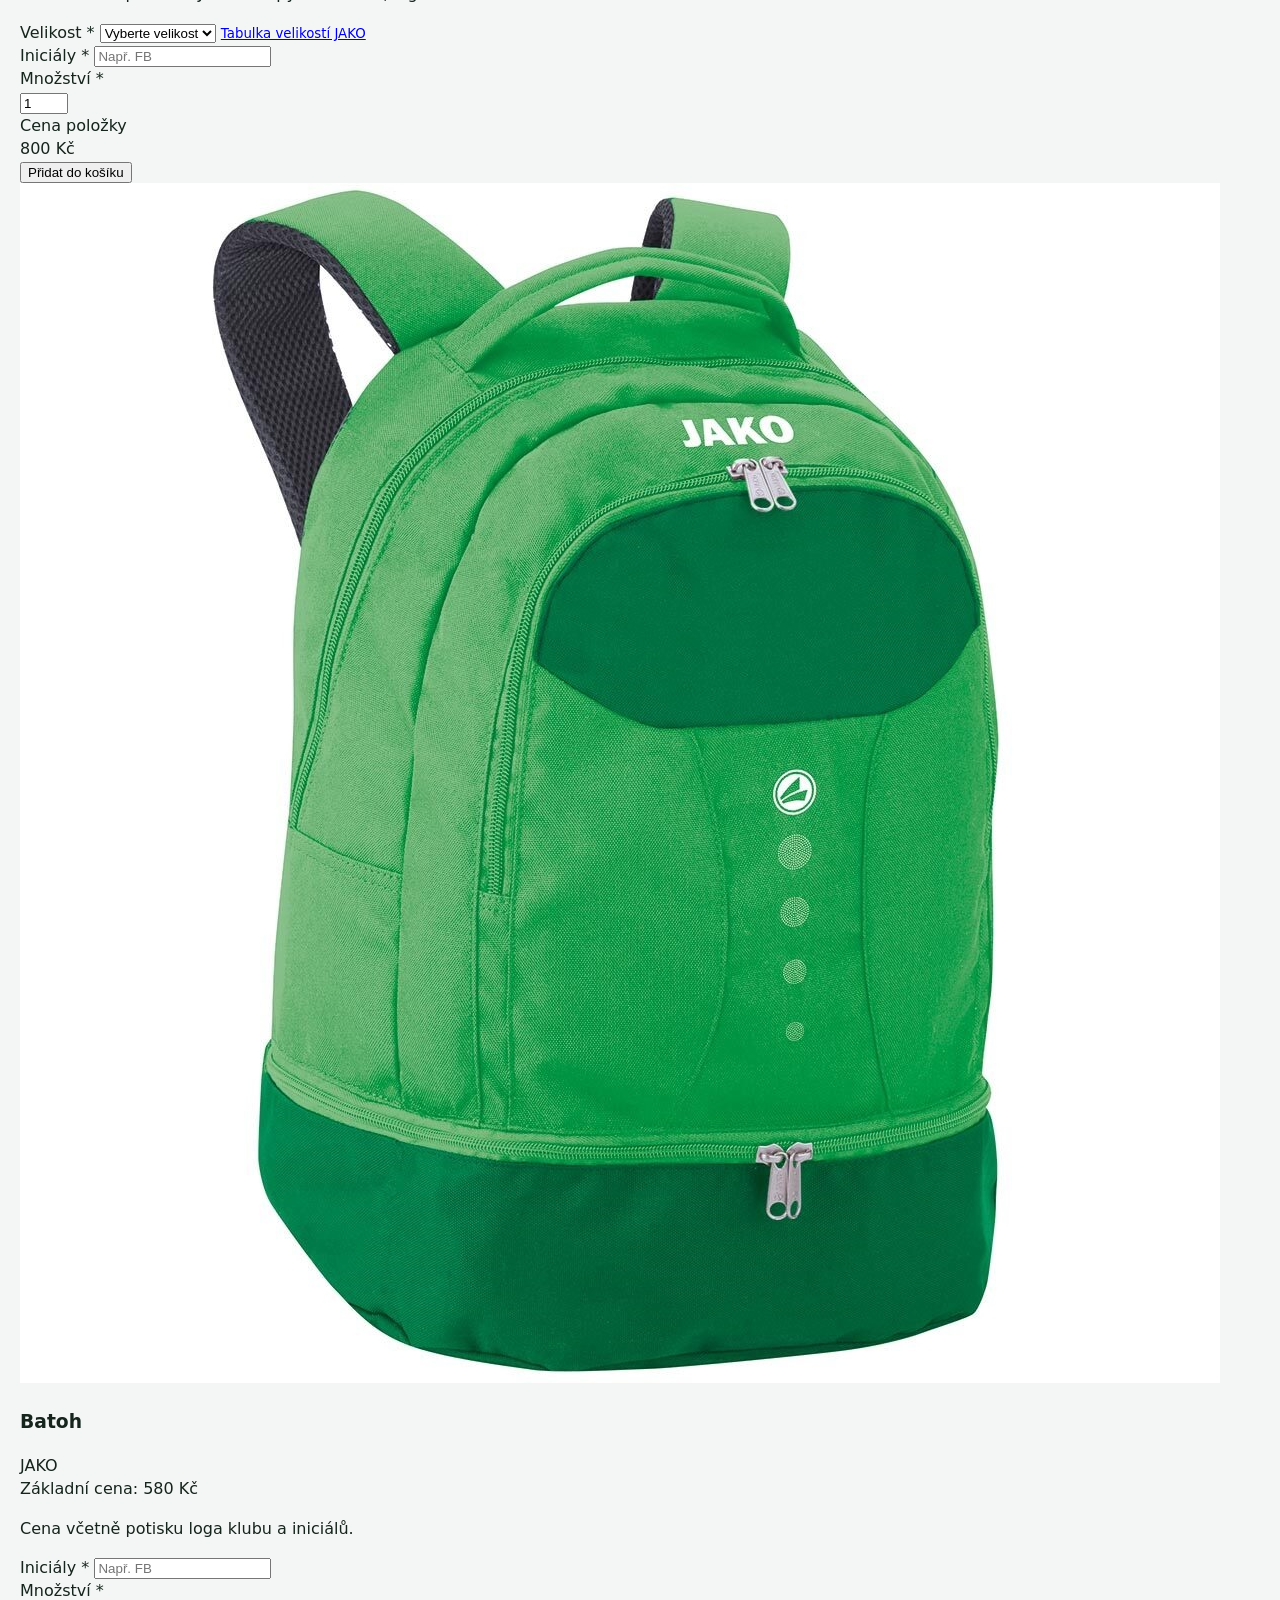
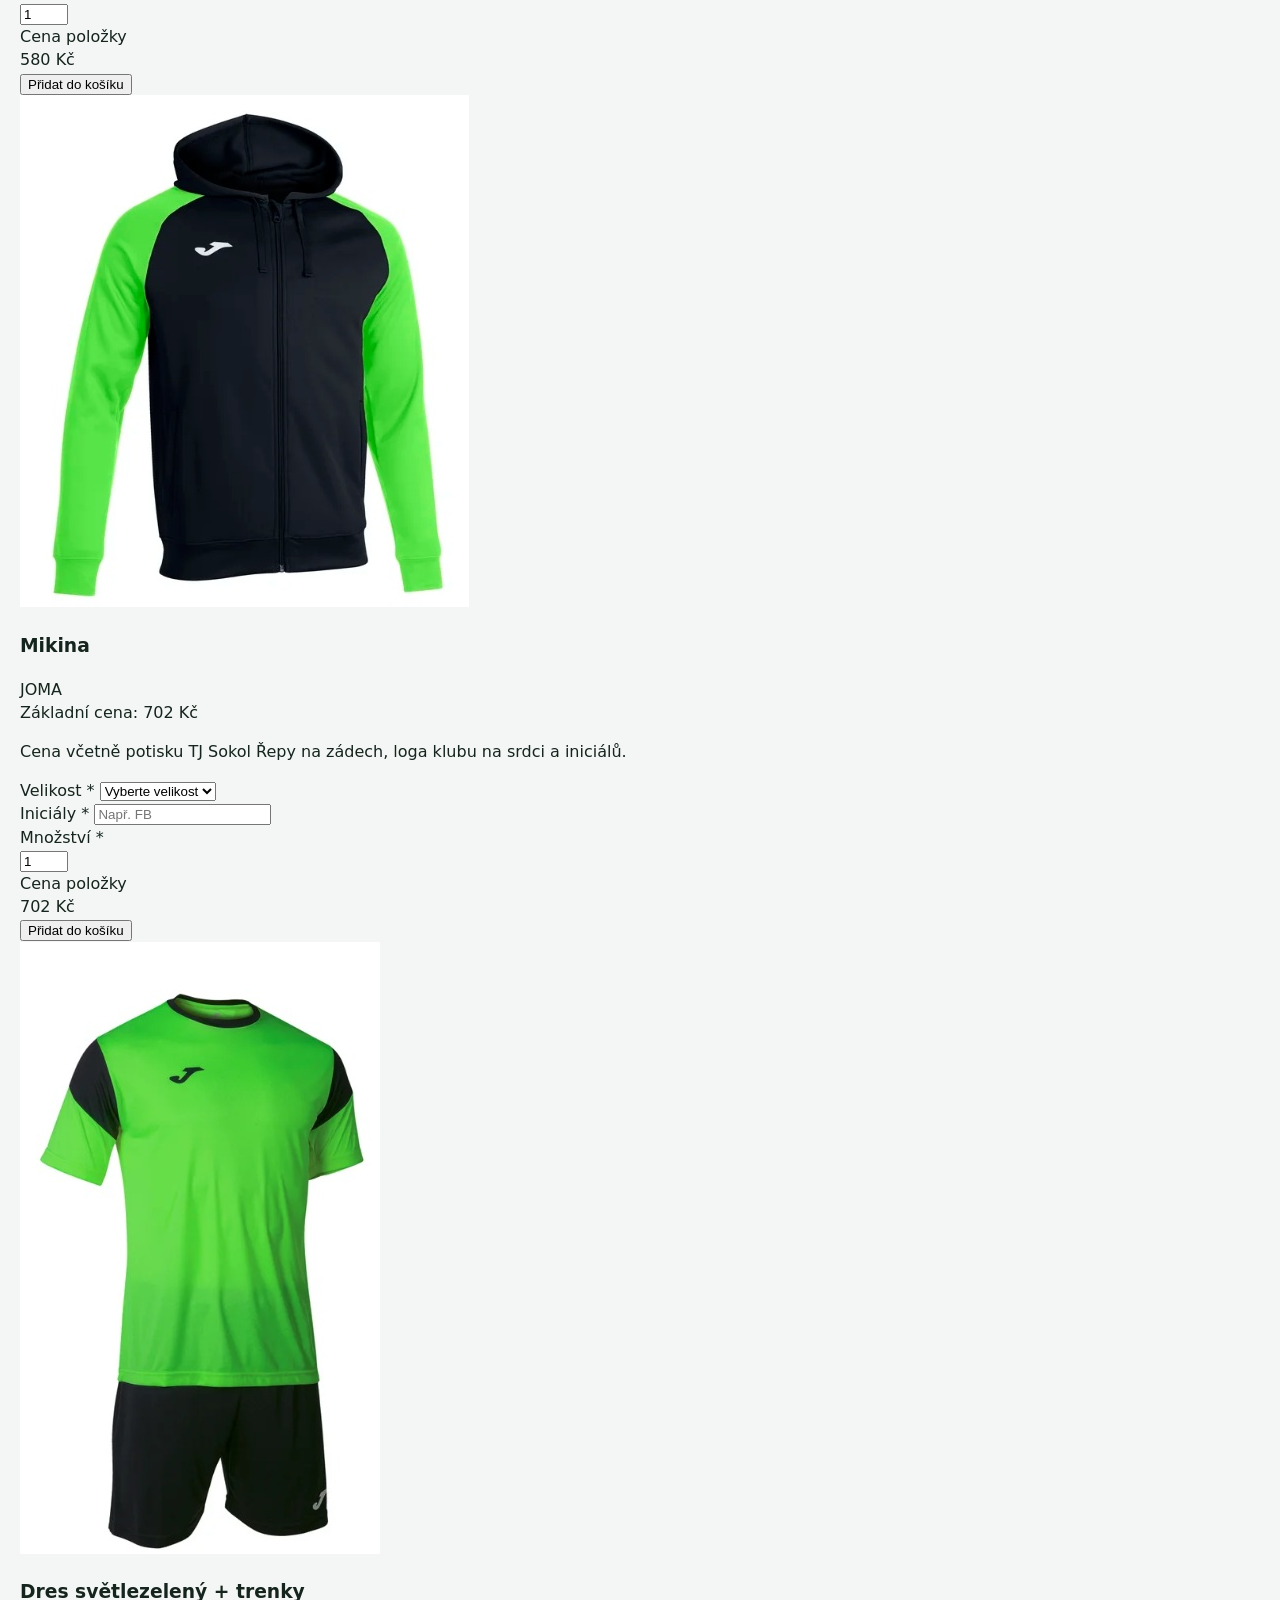
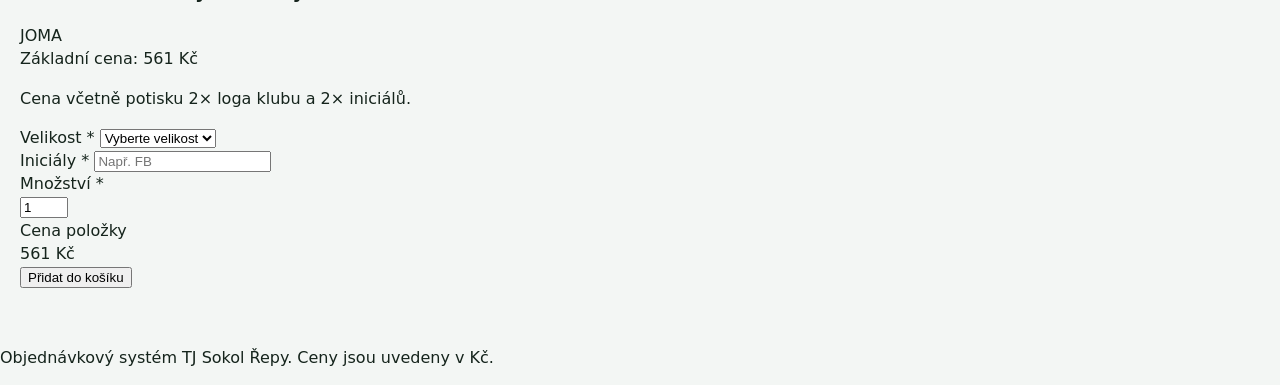
==== commit 7be96cd8: "Update team label from 'Starší' to 'Mladší'" ====
--- a/mp/index.html
+++ b/mp/index.html
@@ -22,7 +22,7 @@
 
     <h1>Klubový e-shop</h1>
 
-    <p class="team-label">Starší přípravka</p>
+<p class="team-label">Mladší přípravka</p>
 
     <p class="hero-text">
       Vyberte produkty, nastavte varianty a odešlete jednu společnou objednávku.
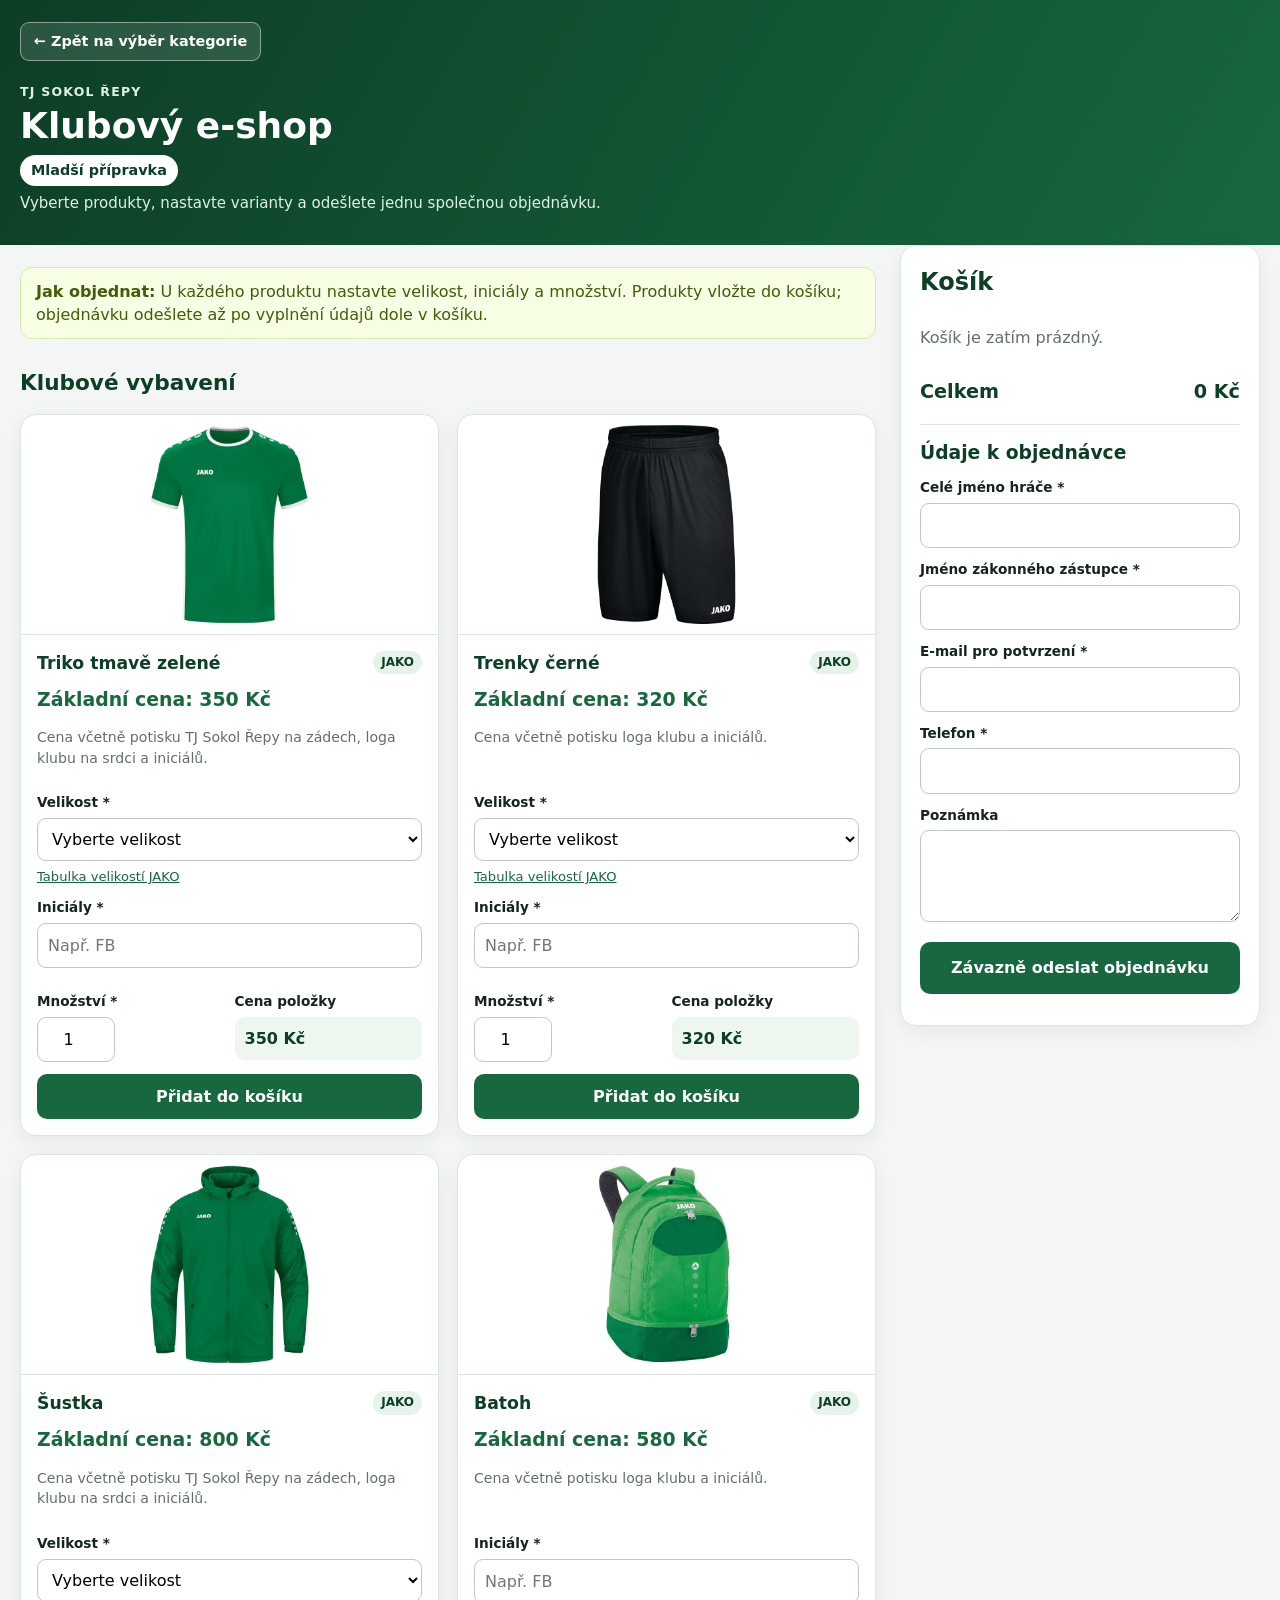
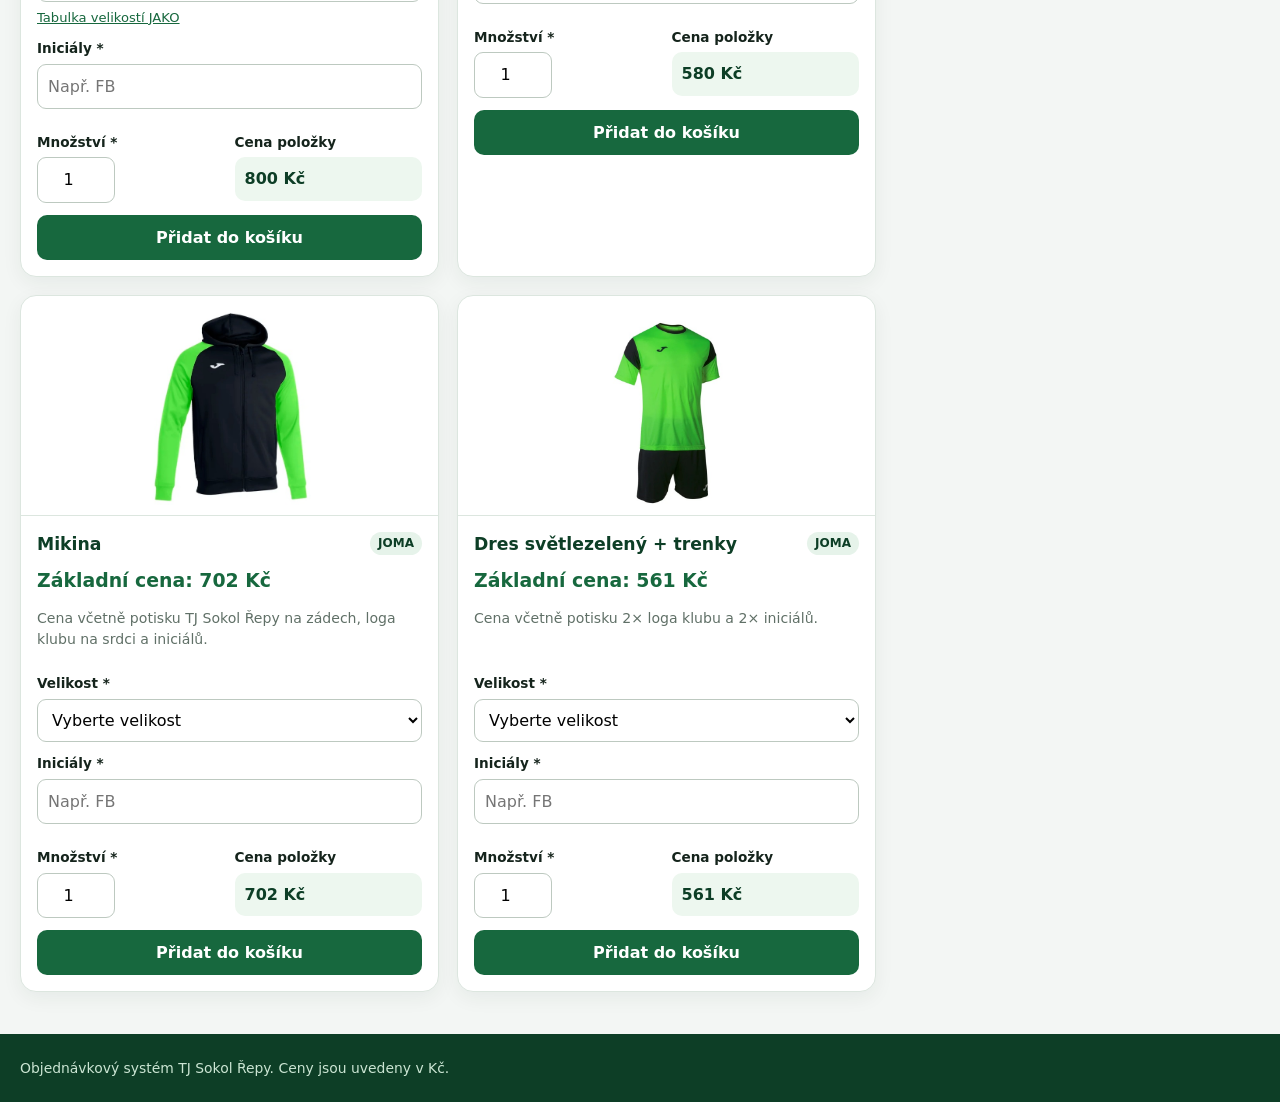
==== commit 5d9d1cc4: "Refactor index.html for improved structure and semantics Updated the HTML structure and improved acc" ====
--- a/mp/index.html
+++ b/mp/index.html
@@ -4,34 +4,34 @@
   <meta charset="utf-8">
   <meta name="viewport" content="width=device-width, initial-scale=1">
 
-  <title>TJ Sokol Řepy MP – klubový e-shop</title>
+  <title>TJ Sokol Řepy – klubový e-shop MP</title>
 
   <link rel="stylesheet" href="css/style.css">
 </head>
 
 <body>
-<header class="header">
-  <div class="shop-navigation">
-    <a href="../" class="back-link">
-      ← Zpět na výběr kategorie
-    </a>
-  </div>
+  <header class="header">
+    <div class="header-inner">
+      <nav class="shop-navigation" aria-label="Navigace e-shopu">
+        <a href="../" class="back-link">
+          ← Zpět na výběr kategorie
+        </a>
+      </nav>
 
-  <div class="header-inner">
-    <p class="club-label">TJ Sokol Řepy</p>
+      <p class="club-label">TJ Sokol Řepy</p>
 
-    <h1>Klubový e-shop</h1>
+      <h1>Klubový e-shop</h1>
 
-<p class="team-label">Mladší přípravka</p>
+      <p class="team-label">Mladší přípravka</p>
 
-    <p class="hero-text">
-      Vyberte produkty, nastavte varianty a odešlete jednu společnou objednávku.
-    </p>
-  </div>
-</header>
-  
+      <p class="header-description">
+        Vyberte produkty, nastavte varianty a odešlete jednu společnou objednávku.
+      </p>
+    </div>
+  </header>
+
   <main class="layout">
-    <section>
+    <section class="shop-content">
       <div class="notice">
         <strong>Jak objednat:</strong>
         U každého produktu nastavte velikost, iniciály a množství.
@@ -43,7 +43,7 @@
       <div id="products" class="products"></div>
     </section>
 
-    <aside class="cart-wrap">
+    <aside class="cart-wrap" aria-label="Košík a objednávka">
       <div class="cart">
         <h2>Košík</h2>
 
@@ -63,27 +63,55 @@
 
           <div class="field">
             <label for="playerName">Celé jméno hráče *</label>
-            <input id="playerName" name="playerName" required>
+            <input
+              id="playerName"
+              name="playerName"
+              type="text"
+              autocomplete="name"
+              required
+            >
           </div>
 
           <div class="field">
             <label for="guardianName">Jméno zákonného zástupce *</label>
-            <input id="guardianName" name="guardianName" required>
+            <input
+              id="guardianName"
+              name="guardianName"
+              type="text"
+              autocomplete="name"
+              required
+            >
           </div>
 
           <div class="field">
             <label for="email">E-mail pro potvrzení *</label>
-            <input id="email" name="email" type="email" required>
+            <input
+              id="email"
+              name="email"
+              type="email"
+              autocomplete="email"
+              required
+            >
           </div>
 
           <div class="field">
             <label for="phone">Telefon *</label>
-            <input id="phone" name="phone" type="tel" required>
+            <input
+              id="phone"
+              name="phone"
+              type="tel"
+              autocomplete="tel"
+              required
+            >
           </div>
 
           <div class="field">
             <label for="note">Poznámka</label>
-            <textarea id="note" name="note" rows="3"></textarea>
+            <textarea
+              id="note"
+              name="note"
+              rows="3"
+            ></textarea>
           </div>
 
           <button type="submit">
@@ -102,7 +130,6 @@
     </div>
   </footer>
 
-  <!-- Modální okno: rodič jej musí vědomě zavřít tlačítkem. -->
   <dialog
     id="order-dialog"
     class="order-dialog"
@@ -125,7 +152,7 @@
     </div>
   </dialog>
 
-  <script src="./js/products.js"></script>
-  <script src="./js/shop.js"></script>
+  <script src="js/products.js"></script>
+  <script src="js/shop.js"></script>
 </body>
 </html>
--- a/mp/css/style.css
+++ b/mp/css/style.css
@@ -20,49 +20,39 @@
   line-height: 1.45;
 }
 
-/* Hlavička e-shopu */
+/* Hlavička */
 
 .header {
-  padding: 22px 20px 34px;
+  padding: 22px 20px 30px;
   color: #ffffff;
   background: linear-gradient(120deg, var(--dark), var(--green));
 }
 
-.header-inner,
-.layout,
-.footer-inner,
+.header-inner {
+  max-width: 1280px;
+  margin: 0 auto;
+}
+
 .shop-navigation {
-  max-width: 1280px;
-  margin-right: auto;
-  margin-left: auto;
-}
-
-.shop-navigation {
-  margin-bottom: 24px;
+  margin-bottom: 22px;
 }
 
 .back-link {
   display: inline-flex;
   align-items: center;
-  min-height: 40px;
-  padding: 9px 14px;
-  border: 1px solid rgba(255, 255, 255, 0.42);
+  min-height: 38px;
+  padding: 8px 13px;
+  border: 1px solid rgba(255, 255, 255, 0.45);
   border-radius: 9px;
   color: #ffffff;
   background: rgba(255, 255, 255, 0.12);
   font-size: 0.9rem;
   font-weight: 700;
   text-decoration: none;
-  transition:
-    background 0.18s ease,
-    border-color 0.18s ease,
-    transform 0.18s ease;
 }
 
 .back-link:hover {
-  border-color: rgba(255, 255, 255, 0.72);
   background: rgba(255, 255, 255, 0.22);
-  transform: translateY(-1px);
 }
 
 .back-link:focus-visible {
@@ -71,7 +61,7 @@
 }
 
 .club-label {
-  margin: 0 0 5px;
+  margin: 0 0 4px;
   color: #dff1e5;
   font-size: 0.78rem;
   font-weight: 800;
@@ -82,28 +72,26 @@
 .header h1 {
   margin: 0;
   color: #ffffff;
-  font-size: clamp(1.55rem, 3.5vw, 2.25rem);
+  font-size: clamp(1.6rem, 3.5vw, 2.25rem);
   line-height: 1.15;
 }
 
 .team-label {
   display: inline-flex;
-  margin: 10px 0 8px;
-  padding: 5px 12px;
-  border: 1px solid rgba(255, 255, 255, 0.52);
+  margin: 9px 0 7px;
+  padding: 5px 11px;
   border-radius: 999px;
   color: var(--dark);
   background: #ffffff;
-  font-size: 0.92rem;
+  font-size: 0.9rem;
   font-weight: 800;
 }
 
-.header .hero-text {
+.header-description {
   max-width: 620px;
   margin: 0;
   color: #dff1e5;
   font-size: 0.94rem;
-  line-height: 1.45;
 }
 
 /* Hlavní rozvržení */
@@ -112,8 +100,355 @@
   display: grid;
   grid-template-columns: minmax(0, 1fr) 360px;
   gap: 24px;
+  max-width: 1280px;
+  margin: 0 auto;
   padding: 0 20px 42px;
 }
 
 .notice {
-  margin:
+  margin: 22px 0;
+  padding: 12px 15px;
+  border: 1px solid #d5eca7;
+  border-radius: 12px;
+  background: #f6ffe3;
+  color: #445c09;
+}
+
+.section-title {
+  margin: 28px 0 15px;
+  color: var(--dark);
+  font-size: 1.35rem;
+}
+
+.products {
+  display: grid;
+  grid-template-columns: repeat(auto-fill, minmax(280px, 1fr));
+  gap: 18px;
+}
+
+/* Karty produktů */
+
+.product-card,
+.cart {
+  border: 1px solid var(--line);
+  border-radius: 16px;
+  background: #ffffff;
+  box-shadow: 0 6px 20px rgba(15, 50, 30, 0.06);
+}
+
+.product-card {
+  overflow: hidden;
+}
+
+.product-image {
+  display: block;
+  width: 100%;
+  height: 220px;
+  padding: 10px;
+  object-fit: contain;
+  border-bottom: 1px solid var(--line);
+}
+
+.product-body {
+  padding: 16px;
+}
+
+.product-head {
+  display: flex;
+  gap: 12px;
+  justify-content: space-between;
+  align-items: flex-start;
+}
+
+.product-title {
+  margin: 0;
+  color: var(--dark);
+  font-size: 1.08rem;
+}
+
+.brand {
+  padding: 3px 8px;
+  border-radius: 20px;
+  color: var(--dark);
+  background: #e6f3ea;
+  font-size: 0.75rem;
+  font-weight: 700;
+}
+
+.base-price {
+  margin: 10px 0;
+  color: var(--green);
+  font-size: 1.18rem;
+  font-weight: 800;
+}
+
+.description {
+  min-height: 52px;
+  color: var(--muted);
+  font-size: 0.88rem;
+}
+
+.field {
+  margin: 12px 0;
+}
+
+.field label {
+  display: block;
+  margin-bottom: 5px;
+  font-size: 0.85rem;
+  font-weight: 700;
+}
+
+.field input,
+.field select,
+.field textarea {
+  width: 100%;
+  padding: 10px;
+  border: 1px solid #bdc9c0;
+  border-radius: 9px;
+  background: #ffffff;
+  font: inherit;
+}
+
+.field input:focus,
+.field select:focus,
+.field textarea:focus {
+  outline: 3px solid #d9eddf;
+  border-color: var(--green);
+}
+
+.size-guide {
+  display: block;
+  margin-top: 6px;
+}
+
+.size-guide a {
+  color: var(--green);
+  font-size: 0.82rem;
+}
+
+.two-col {
+  display: grid;
+  grid-template-columns: 1fr 1fr;
+  gap: 10px;
+}
+
+.quantity input {
+  width: 78px;
+  text-align: center;
+}
+
+.price-preview {
+  padding: 10px;
+  border-radius: 10px;
+  color: var(--dark);
+  background: #edf7ef;
+  font-weight: 800;
+}
+
+button {
+  width: 100%;
+  padding: 11px 14px;
+  border: 0;
+  border-radius: 10px;
+  color: #ffffff;
+  background: var(--green);
+  cursor: pointer;
+  font: inherit;
+  font-weight: 750;
+}
+
+button:hover:not(:disabled) {
+  background: var(--dark);
+}
+
+button:disabled {
+  cursor: wait;
+  opacity: 0.7;
+}
+
+/* Košík */
+
+.cart-wrap {
+  position: sticky;
+  top: 16px;
+  align-self: start;
+}
+
+.cart {
+  padding: 19px;
+}
+
+.cart h2 {
+  margin: 0 0 14px;
+  color: var(--dark);
+}
+
+.cart-empty {
+  padding: 12px 0;
+  color: var(--muted);
+}
+
+.cart-item {
+  padding: 13px 0;
+  border-bottom: 1px solid var(--line);
+}
+
+.cart-name {
+  font-weight: 800;
+}
+
+.cart-meta {
+  margin: 5px 0;
+  color: var(--muted);
+  font-size: 0.84rem;
+}
+
+.remove-item {
+  width: auto;
+  margin-top: 8px;
+  padding: 7px 10px;
+  color: var(--dark);
+  background: #eef3ef;
+  font-size: 0.82rem;
+}
+
+.remove-item:hover {
+  background: #dce8df;
+}
+
+.cart-total {
+  display: flex;
+  justify-content: space-between;
+  margin: 17px 0;
+  color: var(--dark);
+  font-size: 1.2rem;
+  font-weight: 850;
+}
+
+/* Údaje objednávajícího */
+
+.customer {
+  margin-top: 18px;
+  padding-top: 14px;
+  border-top: 1px solid var(--line);
+}
+
+.customer h3 {
+  margin: 0 0 10px;
+  color: var(--dark);
+}
+
+.customer button[type="submit"] {
+  display: block;
+  min-height: 52px;
+  margin: 14px 0 12px;
+  line-height: 1.25;
+}
+
+/* Modální okno */
+
+.order-dialog {
+  width: min(92vw, 520px);
+  padding: 0;
+  border: 0;
+  border-radius: 16px;
+  color: var(--ink);
+  background: #ffffff;
+  box-shadow: 0 24px 70px rgba(0, 0, 0, 0.35);
+}
+
+.order-dialog::backdrop {
+  background: rgba(0, 0, 0, 0.58);
+  backdrop-filter: blur(2px);
+}
+
+.dialog-content {
+  padding: 26px;
+}
+
+.dialog-content h2 {
+  margin: 0 0 15px;
+  color: var(--dark);
+  font-size: 1.45rem;
+}
+
+.dialog-content p {
+  margin: 10px 0;
+}
+
+.dialog-close-button {
+  display: block;
+  width: 100%;
+  min-height: 48px;
+  margin-top: 22px;
+  color: #ffffff;
+  background: var(--green);
+}
+
+/* Zápatí */
+
+.footer {
+  padding: 24px 20px;
+  color: #cbe5d3;
+  background: var(--dark);
+}
+
+.footer-inner {
+  max-width: 1280px;
+  margin: 0 auto;
+}
+
+.footer p {
+  margin: 0;
+  font-size: 0.87rem;
+}
+
+/* Responzivní zobrazení */
+
+@media (max-width: 900px) {
+  .layout {
+    grid-template-columns: 1fr;
+  }
+
+  .cart-wrap {
+    position: static;
+  }
+
+  .cart {
+    max-height: none;
+  }
+}
+
+@media (max-width: 640px) {
+  .header {
+    padding: 16px 14px 26px;
+  }
+
+  .layout {
+    padding: 0 14px 30px;
+  }
+
+  .shop-navigation {
+    margin-bottom: 18px;
+  }
+
+  .back-link {
+    width: 100%;
+    justify-content: center;
+  }
+
+  .header h1 {
+    font-size: 1.6rem;
+  }
+
+  .products {
+    grid-template-columns: 1fr;
+  }
+}
+
+@media (max-width: 500px) {
+  .two-col {
+    grid-template-columns: 1fr;
+  }
+}
